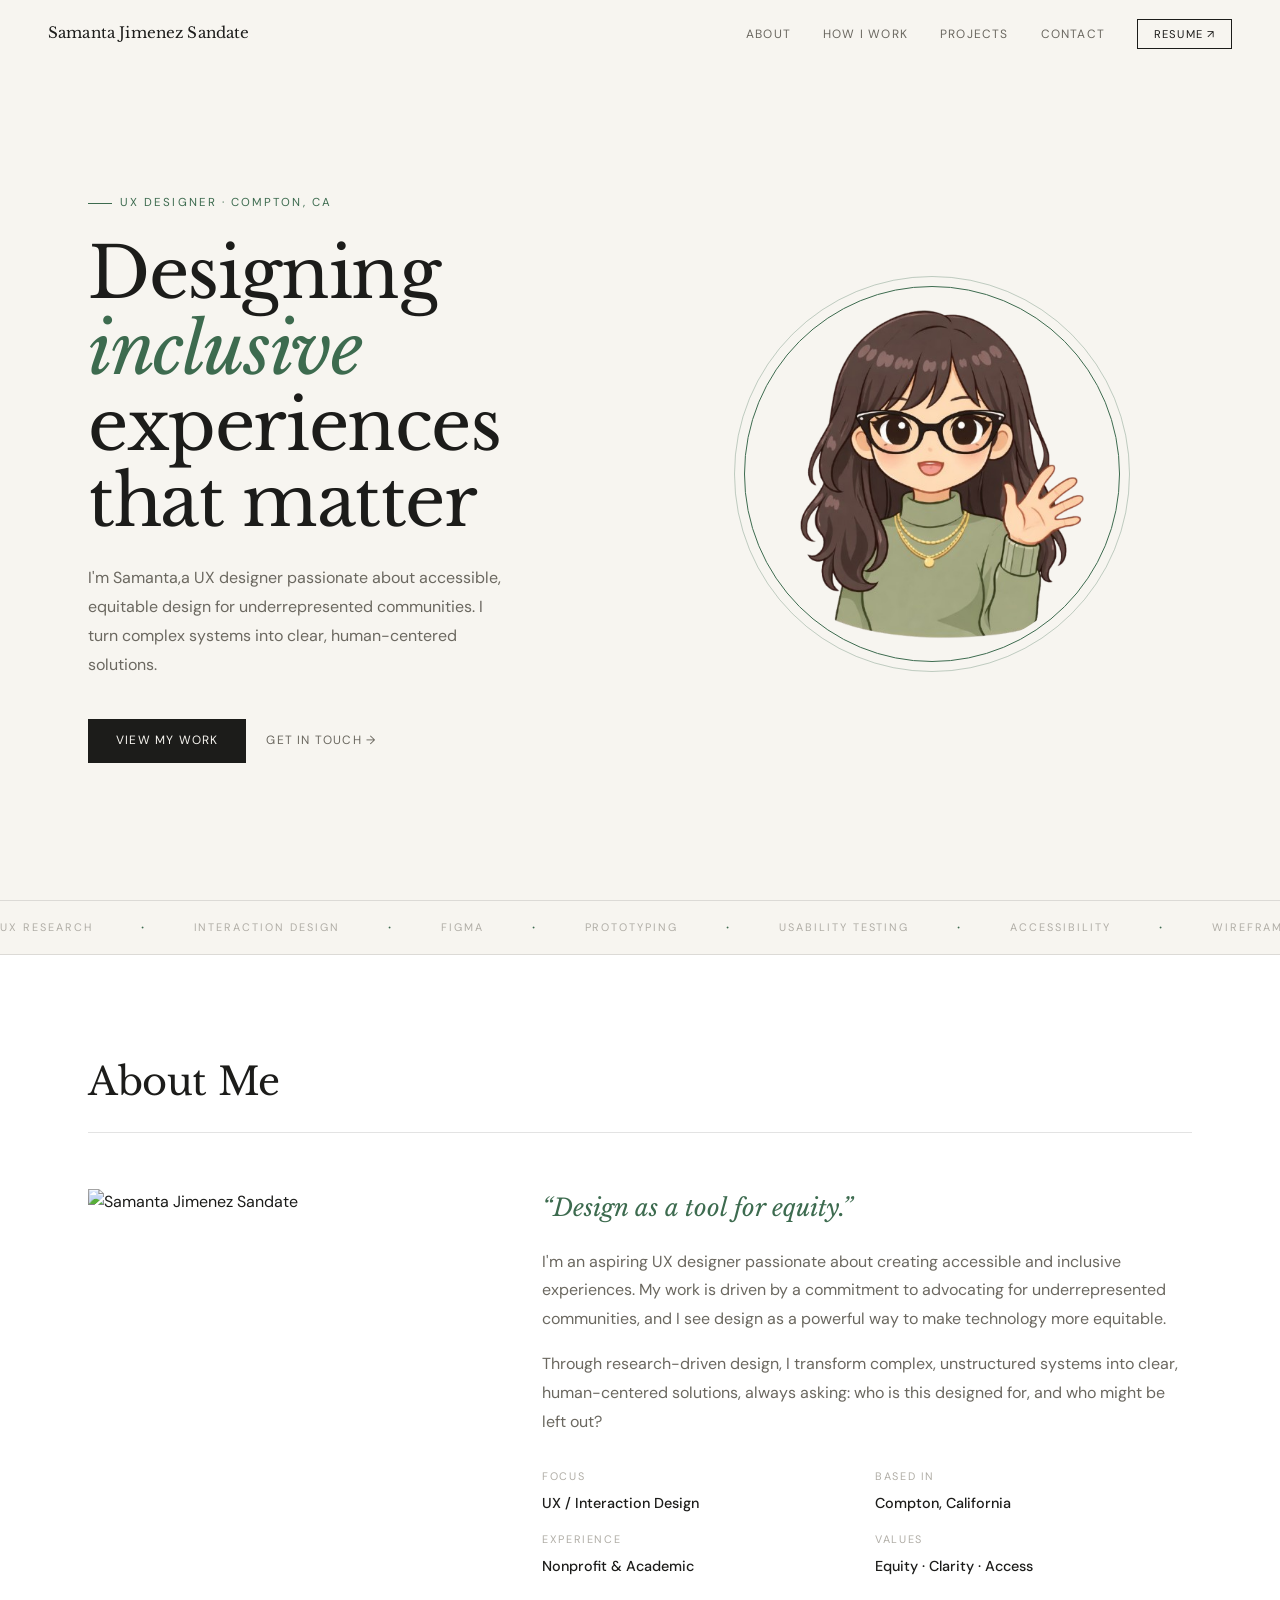
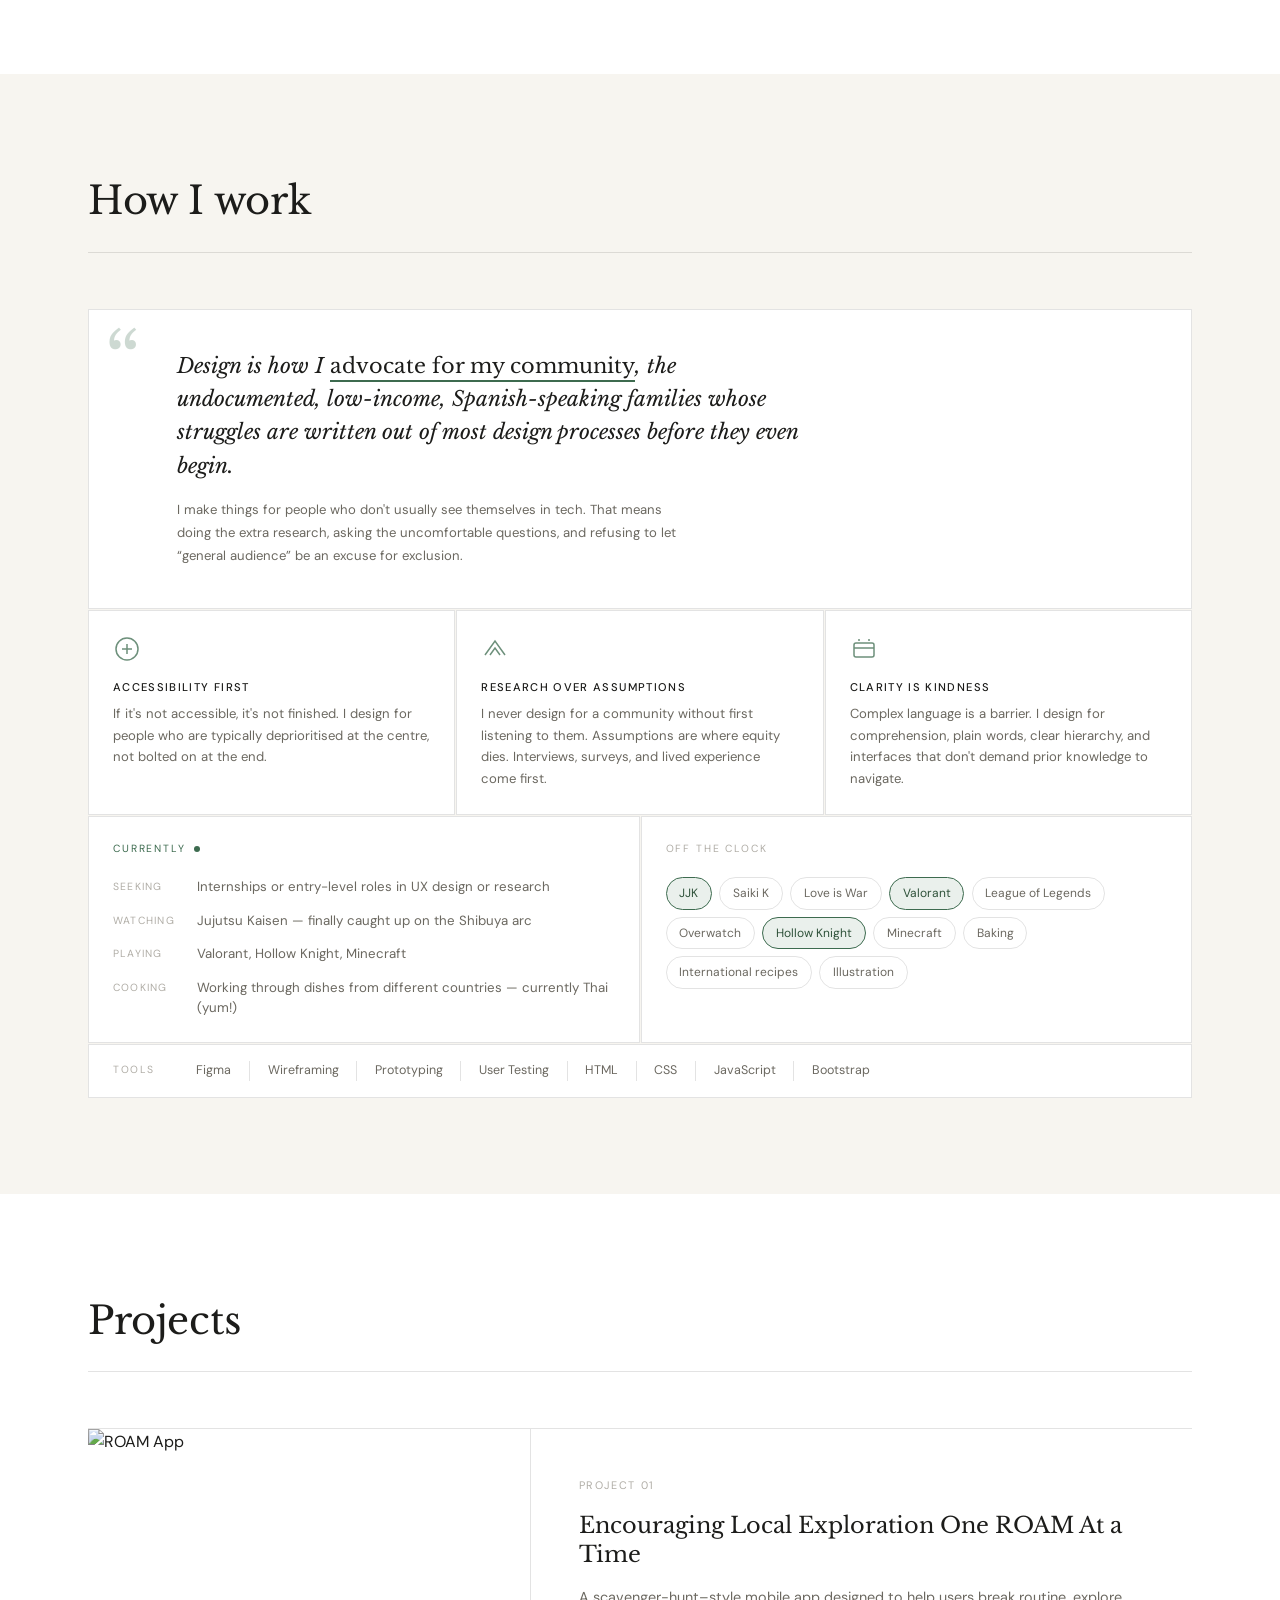
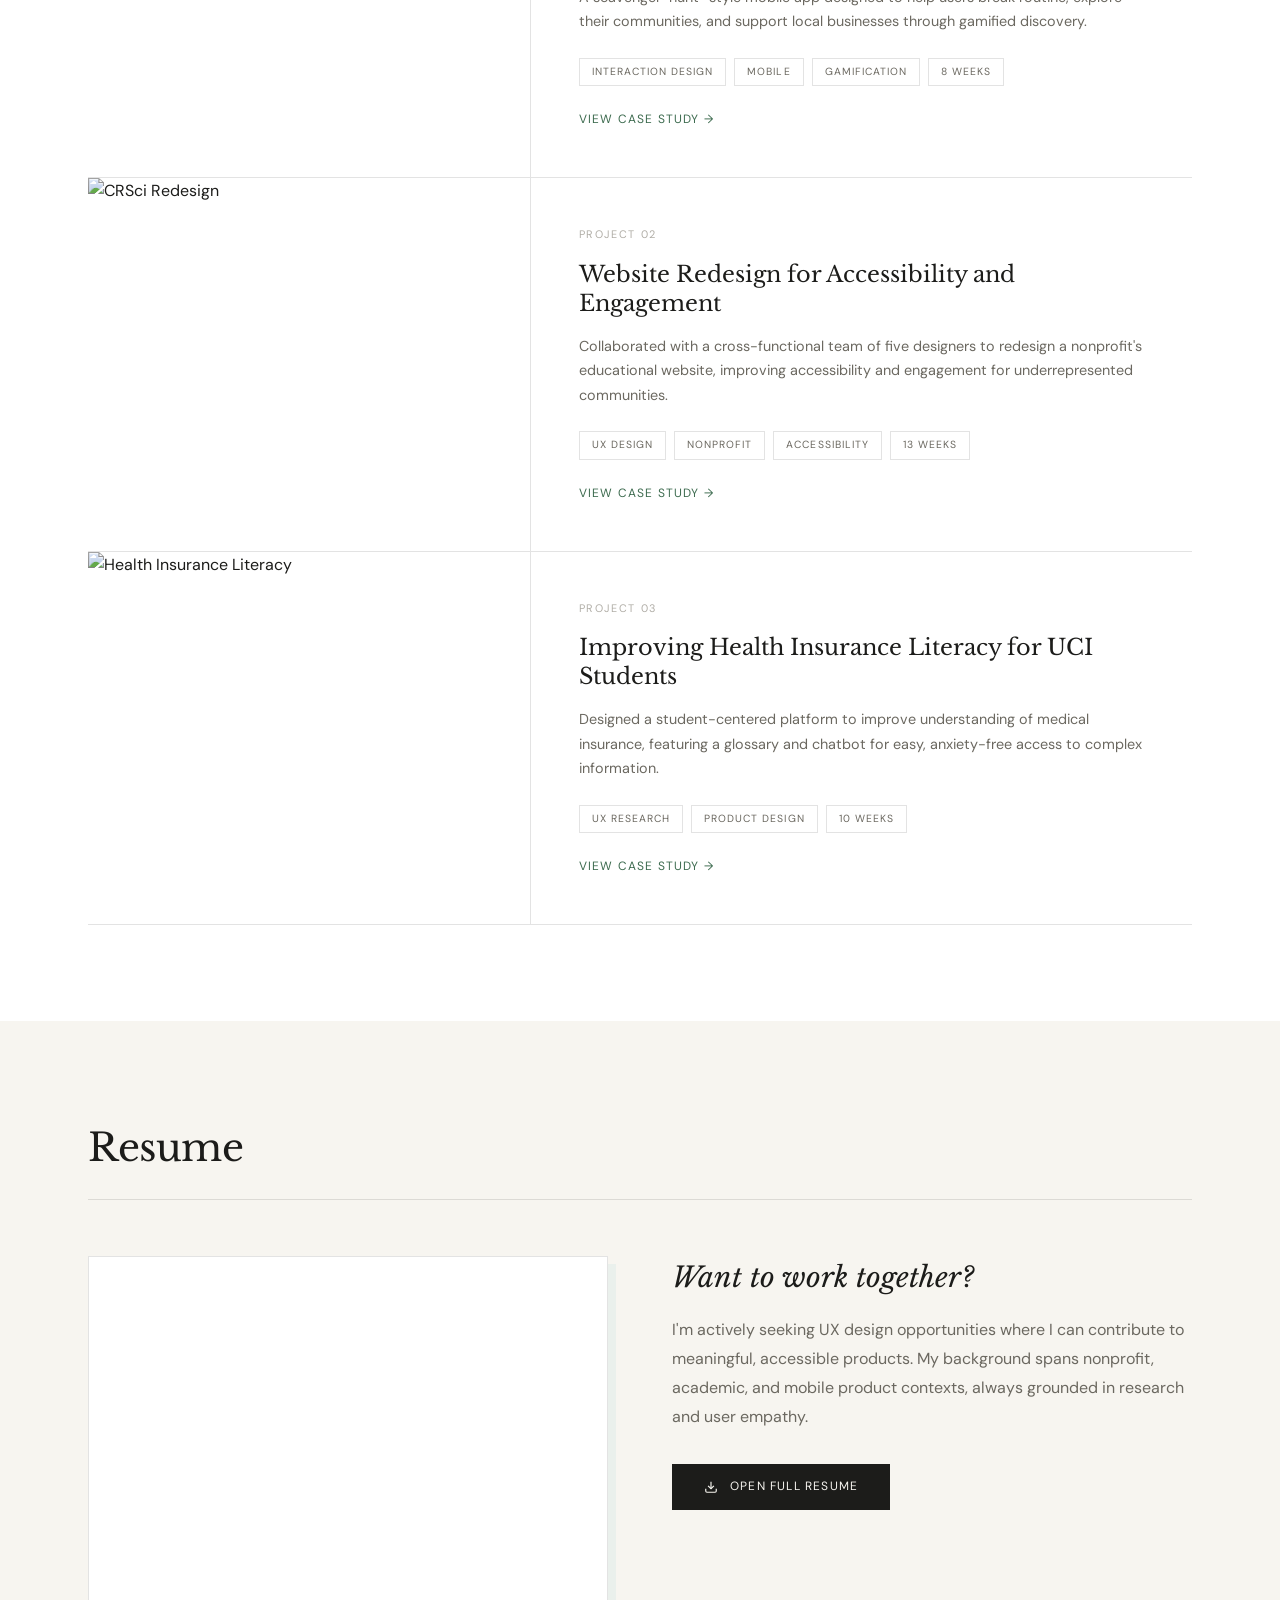
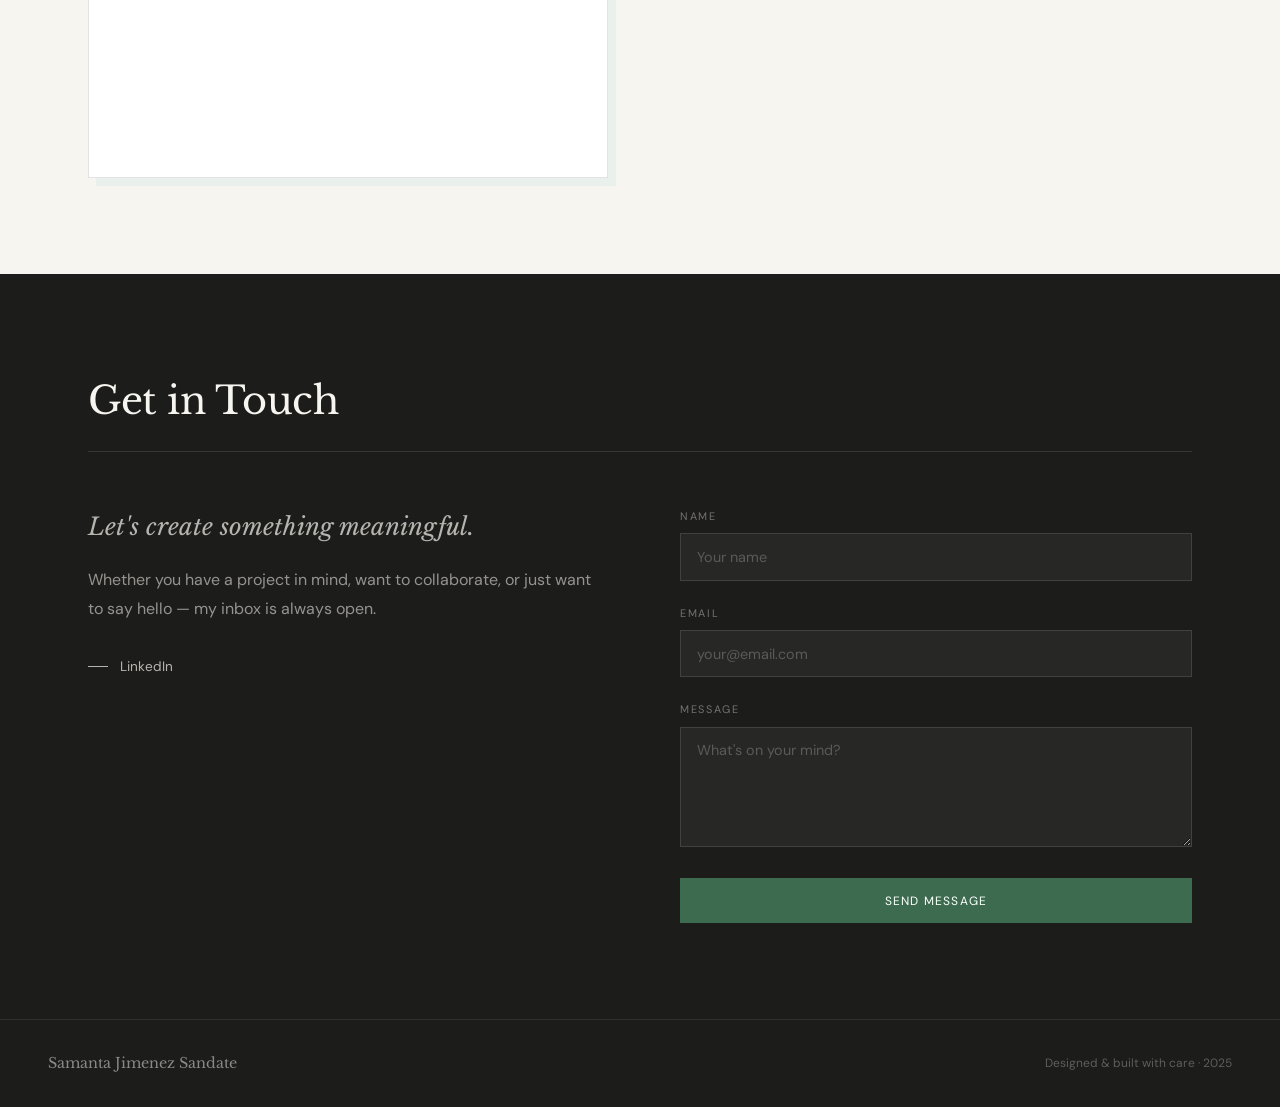
==== index.html @ 57efa6d1 "yes" ====
<!doctype html>
<html lang="en">
<head>
  <meta charset="utf-8">
  <meta name="viewport" content="width=device-width, initial-scale=1.0">
  <title>Samanta Jimenez Sandate — UX Designer</title>
  <link rel="preconnect" href="https://fonts.googleapis.com">
  <link href="https://fonts.googleapis.com/css2?family=Libre+Baskerville:ital,wght@0,400;0,700;1,400&family=DM+Sans:wght@300;400;500&display=swap" rel="stylesheet">
  <style>
    *, *::before, *::after { box-sizing: border-box; margin: 0; padding: 0; }

    :root {
      --bg: #F7F5F0;
      --ink: #1C1C1A;
      --mid: #6B6860;
      --light: #B0ADA6;
      --accent: #3D6B4F;
      --accent-soft: #EAF0EC;
      --border: rgba(28,28,26,0.12);
      --serif: 'Libre Baskerville', Georgia, serif;
      --sans: 'DM Sans', sans-serif;
    }

    html { scroll-behavior: smooth; font-size: 16px; }
    body { background: var(--bg); color: var(--ink); font-family: var(--sans); font-weight: 400; line-height: 1.6; overflow-x: hidden; }

    /* CURSOR */
    * { cursor: none !important; }
    #cur, #cur-ring { position: fixed; border-radius: 50%; pointer-events: none; z-index: 9999; transform: translate(-50%,-50%); }
    #cur { width: 8px; height: 8px; background: var(--ink); transition: width .2s, height .2s, background .2s; }
    #cur-ring { width: 32px; height: 32px; border: 1px solid var(--ink); opacity: .3; transition: width .3s, height .3s, opacity .3s, border-color .3s; }
    .hovering #cur { width: 5px; height: 5px; background: var(--accent); }
    .hovering #cur-ring { width: 48px; height: 48px; opacity: .15; border-color: var(--accent); }
    .dark-bg #cur { background: var(--bg); }
    .dark-bg #cur-ring { border-color: var(--bg); opacity: .4; }
    .dark-bg.hovering #cur { background: #9fcfb3; }
    .dark-bg.hovering #cur-ring { border-color: #9fcfb3; }

    /* NAV */
    nav { position: fixed; top: 0; left: 0; right: 0; z-index: 100; display: flex; align-items: center; justify-content: space-between; padding: 1.25rem 3rem; background: rgba(247,245,240,0.92); backdrop-filter: blur(12px); border-bottom: 1px solid transparent; transition: border-color .3s; }
    nav.scrolled { border-color: var(--border); }
    .nav-name { font-family: var(--serif); font-size: .95rem; font-weight: 400; color: var(--ink); text-decoration: none; letter-spacing: .01em; }
    .nav-links { display: flex; gap: 2rem; list-style: none; align-items: center; }
    .nav-links a { font-size: .75rem; letter-spacing: .1em; text-transform: uppercase; text-decoration: none; color: var(--mid); transition: color .2s; }
    .nav-links a:hover { color: var(--ink); }
    .nav-links .resume-btn { padding: .45rem 1rem; border: 1px solid var(--ink); color: var(--ink); font-size: .7rem; transition: background .2s, color .2s; }
    .nav-links .resume-btn:hover { background: var(--ink); color: var(--bg); }

    /* HERO */
    #home { min-height: 100vh; display: grid; grid-template-columns: 1fr 1fr; align-items: center; padding: 8rem 3rem 5rem; max-width: 1200px; margin: 0 auto; gap: 4rem; }
    .hero-tag { display: inline-flex; align-items: center; gap: .5rem; font-size: .72rem; letter-spacing: .18em; text-transform: uppercase; color: var(--accent); margin-bottom: 1.5rem; opacity: 0; animation: fadeUp .7s .2s forwards; }
    .hero-tag::before { content: ''; width: 24px; height: 1px; background: var(--accent); }
    h1.hero-title { font-family: var(--serif); font-size: clamp(3rem, 5.5vw, 5rem); font-weight: 400; line-height: 1.08; letter-spacing: -.02em; margin-bottom: 1.5rem; opacity: 0; animation: fadeUp .8s .4s forwards; }
    h1.hero-title em { font-style: italic; color: var(--accent); }
    .hero-bio { font-size: 1rem; color: var(--mid); line-height: 1.8; max-width: 420px; margin-bottom: 2.5rem; opacity: 0; animation: fadeUp .7s .6s forwards; }
    .hero-actions { display: flex; gap: 1.25rem; align-items: center; opacity: 0; animation: fadeUp .7s .8s forwards; }
    .btn-dark { display: inline-block; padding: .75rem 1.75rem; background: var(--ink); color: var(--bg); font-size: .75rem; letter-spacing: .1em; text-transform: uppercase; text-decoration: none; transition: background .2s, transform .2s; }
    .btn-dark:hover { background: var(--accent); transform: translateY(-2px); }
    .btn-ghost { font-size: .75rem; letter-spacing: .1em; text-transform: uppercase; color: var(--mid); text-decoration: none; display: flex; align-items: center; gap: .4rem; transition: color .2s; }
    .btn-ghost:hover { color: var(--ink); }

    /* HERO CIRCULAR AVATAR */
    .hero-image-col { display: flex; justify-content: center; align-items: center; opacity: 0; animation: fadeIn 1s .5s forwards; }
    .hero-avatar-wrap {
      position: relative;
      width: 360px; height: 360px;
    }
    .hero-avatar-wrap::before {
      content: '';
      position: absolute;
      top: -8px; left: -8px;
      width: calc(100% + 16px); height: calc(100% + 16px);
      border-radius: 50%;
      border: 1px solid var(--accent);
      z-index: 0;
    }
    .hero-avatar-wrap::after {
      content: '';
      position: absolute;
      top: -18px; left: -18px;
      width: calc(100% + 36px); height: calc(100% + 36px);
      border-radius: 50%;
      border: 1px solid var(--accent);
      opacity: 0.3;
      z-index: 0;
    }
    .hero-avatar-wrap img {
      position: relative; z-index: 1;
      width: 100%; height: 100%;
      border-radius: 50%;
      object-fit: cover;
      background: transparent;
    }

    /* MARQUEE */
    .marquee-bar { border-top: 1px solid var(--border); border-bottom: 1px solid var(--border); overflow: hidden; padding: .85rem 0; }
    .marquee-track { display: flex; gap: 3rem; width: max-content; animation: marquee 22s linear infinite; font-size: .68rem; letter-spacing: .18em; text-transform: uppercase; color: var(--light); align-items: center; }
    .marquee-track .dot { color: var(--accent); font-size: 1rem; }
    @keyframes marquee { from { transform: translateX(0); } to { transform: translateX(-50%); } }

    /* SECTIONS */
    .section-wrap { max-width: 1200px; margin: 0 auto; padding: 6rem 3rem; }
    .section-header { display: flex; align-items: baseline; gap: 1rem; margin-bottom: 3.5rem; padding-bottom: 1.25rem; border-bottom: 1px solid var(--border); }
    .section-num { display: none; }
    .section-title { font-family: var(--serif); font-size: clamp(1.75rem, 3vw, 2.5rem); font-weight: 400; letter-spacing: -.01em; }

    /* ABOUT */
    #about { background: white; }
    .about-grid { display: grid; grid-template-columns: 0.6fr 1fr; gap: 4rem; align-items: start; }
    .about-portrait img { width: 100%; max-width: 280px; aspect-ratio: 3/4; object-fit: cover; object-position: center top; }
    .about-content h3 { font-family: var(--serif); font-size: 1.5rem; font-weight: 400; font-style: italic; color: var(--accent); margin-bottom: 1.25rem; }
    .about-content p { color: var(--mid); margin-bottom: 1rem; line-height: 1.8; }
    .about-details { margin-top: 2rem; display: grid; grid-template-columns: 1fr 1fr; gap: 1rem; }
    .about-detail-item span { display: block; font-size: .68rem; letter-spacing: .15em; text-transform: uppercase; color: var(--light); margin-bottom: .25rem; }
    .about-detail-item strong { font-size: .9rem; font-weight: 500; }

    /* HOW I WORK */
    #skills { background: var(--bg); }
    .hiw-philosophy { border: 1px solid var(--border); padding: 2.5rem; margin-bottom: 1px; background: white; position: relative; overflow: hidden; }
    .hiw-philosophy::before { content: '\201C'; font-family: var(--serif); font-size: 5rem; line-height: 1.2; color: var(--accent); opacity: 0.25; position: absolute; top: .5rem; left: 1rem; pointer-events: none; z-index: 0; }
    .hiw-quote { font-family: var(--serif); font-size: 1.3rem; font-style: italic; line-height: 1.6; color: var(--ink); position: relative; z-index: 1; max-width: 680px; padding-left: 3rem; }
    .hiw-quote em { font-style: normal; border-bottom: 2px solid var(--accent); padding-bottom: 1px; }
    .hiw-sub { margin-top: 1rem; font-size: .82rem; color: var(--mid); line-height: 1.75; max-width: 560px; position: relative; z-index: 1; padding-left: 3rem; }
    .hiw-principles { display: grid; grid-template-columns: repeat(3, 1fr); gap: 1px; margin-bottom: 1px; }
    .hiw-principle { background: white; border: 1px solid var(--border); padding: 1.5rem; transition: background .2s; }
    .hiw-principle:hover { background: var(--accent-soft); }
    .hiw-principle svg { margin-bottom: 1rem; opacity: .75; display: block; }
    .hiw-pname { font-size: .7rem; font-weight: 500; letter-spacing: .12em; text-transform: uppercase; color: var(--ink); margin-bottom: .4rem; }
    .hiw-pdesc { font-size: .82rem; color: var(--mid); line-height: 1.65; }
    .hiw-bottom { display: grid; grid-template-columns: 1fr 1fr; gap: 1px; margin-bottom: 1px; }
    .hiw-currently { background: white; border: 1px solid var(--border); padding: 1.5rem; }
    .hiw-currently-label { font-size: .65rem; letter-spacing: .18em; text-transform: uppercase; color: var(--accent); display: flex; align-items: center; gap: .5rem; margin-bottom: 1.25rem; }
    .hiw-currently-label::after { content: ''; width: 6px; height: 6px; border-radius: 50%; background: var(--accent); animation: hiw-pulse 2s infinite; }
    @keyframes hiw-pulse { 0%, 100% { opacity: 1; transform: scale(1); } 50% { opacity: .4; transform: scale(.8); } }
    .hiw-currently-item { display: flex; align-items: flex-start; gap: .75rem; margin-bottom: .85rem; font-size: .83rem; color: var(--mid); line-height: 1.5; }
    .hiw-currently-item:last-child { margin-bottom: 0; }
    .hiw-key { font-size: .65rem; letter-spacing: .12em; text-transform: uppercase; color: var(--light); min-width: 72px; padding-top: 2px; flex-shrink: 0; }
    .hiw-offduty { background: white; border: 1px solid var(--border); padding: 1.5rem; }
    .hiw-offduty-label { font-size: .65rem; letter-spacing: .18em; text-transform: uppercase; color: var(--light); margin-bottom: 1.25rem; }
    .hiw-tags { display: flex; flex-wrap: wrap; gap: .45rem; }
    .hiw-tag { font-size: .75rem; padding: .35rem .8rem; border: 1px solid var(--border); color: var(--mid); border-radius: 999px; transition: border-color .2s, color .2s; }
    .hiw-tag:hover { border-color: var(--accent); color: var(--accent); }
    .hiw-tag-highlight { background: var(--accent-soft); border-color: var(--accent); color: #2e5139; }
    .hiw-tools { border: 1px solid var(--border); padding: 1rem 1.5rem; display: flex; align-items: center; flex-wrap: wrap; background: white; }
    .hiw-tools-label { font-size: .65rem; letter-spacing: .15em; text-transform: uppercase; color: var(--light); margin-right: 1.5rem; white-space: nowrap; }
    .hiw-tool { font-size: .78rem; color: var(--mid); padding: 0 1.1rem; border-right: 1px solid var(--border); }
    .hiw-tool:last-child { border-right: none; }

    /* PROJECTS */
    #projects { background: white; }
    .projects-list { display: flex; flex-direction: column; }
    .project-row { display: grid; grid-template-columns: 1fr 1.5fr; border-bottom: 1px solid var(--border); text-decoration: none; color: inherit; overflow: hidden; }
    .project-row:first-child { border-top: 1px solid var(--border); }
    .project-img-wrap { overflow: hidden; aspect-ratio: 16/10; }
    .project-img-wrap img { width: 100%; height: 100%; object-fit: cover; transition: transform .6s ease, filter .4s; filter: grayscale(20%); }
    .project-row:hover .project-img-wrap img { transform: scale(1.04); filter: grayscale(0%); }
    .project-info { padding: 3rem; display: flex; flex-direction: column; justify-content: center; border-left: 1px solid var(--border); }
    .project-num { font-size: .68rem; letter-spacing: .15em; text-transform: uppercase; color: var(--light); margin-bottom: 1rem; }
    .project-title { font-family: var(--serif); font-size: 1.4rem; font-weight: 400; line-height: 1.3; margin-bottom: 1rem; transition: color .2s; }
    .project-row:hover .project-title { color: var(--accent); }
    .project-desc { font-size: .9rem; color: var(--mid); line-height: 1.7; margin-bottom: 1.5rem; }
    .project-tags { display: flex; gap: .5rem; flex-wrap: wrap; }
    .project-tag { font-size: .65rem; letter-spacing: .1em; text-transform: uppercase; padding: .3rem .75rem; border: 1px solid var(--border); color: var(--mid); }
    .project-arrow { margin-top: 1.5rem; font-size: .75rem; letter-spacing: .1em; text-transform: uppercase; color: var(--accent); display: flex; align-items: center; gap: .4rem; transition: transform .2s; }
    .project-row:hover .project-arrow { transform: translateX(6px); }

    /* RESUME */
    #resume { background: var(--bg); }
    .resume-layout { display: grid; grid-template-columns: 1fr 1fr; gap: 4rem; align-items: start; }
    .resume-embed-wrap {
      position: relative;
      border: 1px solid var(--border);
      box-shadow: 8px 8px 0 var(--accent-soft);
      background: white;
      overflow: hidden;
    }
    .resume-embed-wrap iframe {
      width: 100%;
      height: 520px;
      display: block;
      border: none;
    }
    .resume-content h3 { font-family: var(--serif); font-size: 1.75rem; font-weight: 400; font-style: italic; margin-bottom: 1rem; }
    .resume-content p { color: var(--mid); line-height: 1.8; margin-bottom: 2rem; }
    .resume-download { display: inline-flex; align-items: center; gap: .75rem; padding: .85rem 2rem; background: var(--ink); color: var(--bg); font-size: .75rem; letter-spacing: .1em; text-transform: uppercase; text-decoration: none; transition: background .2s, transform .2s; }
    .resume-download:hover { background: var(--accent); transform: translateY(-2px); }
    .resume-download svg { width: 14px; height: 14px; }

    /* CONTACT */
    #contact { background: var(--ink); color: var(--bg); }
    #contact .section-title { color: var(--bg); }
    #contact .section-num { color: rgba(255,255,255,.3); }
    #contact .section-header { border-color: rgba(255,255,255,.12); }
    .contact-grid { display: grid; grid-template-columns: 1fr 1fr; gap: 5rem; }
    .contact-info h3 { font-family: var(--serif); font-size: 1.5rem; font-weight: 400; font-style: italic; color: rgba(247,245,240,.7); margin-bottom: 1.25rem; }
    .contact-info p { color: rgba(247,245,240,.55); line-height: 1.8; margin-bottom: 2rem; }
    .contact-socials { display: flex; flex-direction: column; gap: .75rem; }
    .contact-social-link { display: flex; align-items: center; gap: .75rem; text-decoration: none; color: rgba(247,245,240,.7); font-size: .85rem; transition: color .2s, transform .2s; }
    .contact-social-link:hover { color: var(--bg); transform: translateX(4px); }
    .social-line { width: 20px; height: 1px; background: currentColor; }
    .form-group { margin-bottom: 1.5rem; }
    .form-label { display: block; font-size: .68rem; letter-spacing: .15em; text-transform: uppercase; color: rgba(247,245,240,.4); margin-bottom: .5rem; }
    .form-input, .form-textarea { width: 100%; background: rgba(255,255,255,.05); border: 1px solid rgba(255,255,255,.12); color: var(--bg); padding: .85rem 1rem; font-family: var(--sans); font-size: .9rem; transition: border-color .2s, background .2s; outline: none; }
    .form-input::placeholder, .form-textarea::placeholder { color: rgba(247,245,240,.25); }
    .form-input:focus, .form-textarea:focus { border-color: var(--accent); background: rgba(255,255,255,.08); }
    .form-textarea { resize: vertical; min-height: 120px; }
    .form-submit { width: 100%; padding: .9rem; background: var(--accent); color: white; border: none; font-family: var(--sans); font-size: .75rem; letter-spacing: .1em; text-transform: uppercase; transition: background .2s, transform .2s; }
    .form-submit:hover { background: #2e5139; transform: translateY(-2px); }

    /* FOOTER */
    footer { background: var(--ink); border-top: 1px solid rgba(255,255,255,.08); padding: 2rem 3rem; display: flex; align-items: center; justify-content: space-between; }
    .footer-name { font-family: var(--serif); font-size: .9rem; color: rgba(247,245,240,.5); }
    .footer-note { font-size: .75rem; color: rgba(247,245,240,.3); }

    /* ANIMATIONS */
    @keyframes fadeUp { from { opacity: 0; transform: translateY(20px); } to { opacity: 1; transform: translateY(0); } }
    @keyframes fadeIn { from { opacity: 0; } to { opacity: 1; } }
    .reveal { opacity: 0; transform: translateY(24px); transition: opacity .7s ease, transform .7s ease; }
    .reveal.visible { opacity: 1; transform: translateY(0); }
    .reveal-delay-1 { transition-delay: .1s; }
    .reveal-delay-2 { transition-delay: .2s; }
    .reveal-delay-3 { transition-delay: .3s; }

    /* RESPONSIVE */
    @media (max-width: 900px) {
      nav { padding: 1rem 1.5rem; }
      #home { grid-template-columns: 1fr; padding: 7rem 1.5rem 4rem; gap: 3rem; }
      .hero-image-col { order: -1; }
      .hero-avatar-wrap { width: 260px; height: 260px; }
      .section-wrap { padding: 4rem 1.5rem; }
      .about-grid, .resume-layout, .contact-grid { grid-template-columns: 1fr; gap: 2.5rem; }
      .project-row { grid-template-columns: 1fr; }
      .project-info { border-left: none; border-top: 1px solid var(--border); padding: 1.75rem; }
      .hiw-principles { grid-template-columns: 1fr; }
      .hiw-bottom { grid-template-columns: 1fr; }
      .hiw-quote { font-size: 1.1rem; }
      footer { flex-direction: column; gap: .5rem; text-align: center; }
    }
  </style>
</head>
<body>
  <div id="cur"></div>
  <div id="cur-ring"></div>

  <nav id="main-nav">
    <a href="#home" class="nav-name">Samanta Jimenez Sandate</a>
    <ul class="nav-links">
      <li><a href="#about">About</a></li>
      <li><a href="#skills">How I Work</a></li>
      <li><a href="#projects">Projects</a></li>
      <li><a href="#contact">Contact</a></li>
      <li><a href="https://docs.google.com/document/d/1Hm_ONmTTfkXYq-15ansZrLJVU6pcIB7MnljaQ3-lBNk/edit?usp=sharing" target="_blank" class="resume-btn">Resume &#x2197;</a></li>
    </ul>
  </nav>

  <!-- HERO -->
  <section id="home">
    <div class="hero-text">
      <p class="hero-tag">UX Designer &middot; Compton, CA</p>
      <h1 class="hero-title">Designing <em>inclusive</em><br>experiences that matter</h1>
      <p class="hero-bio">I'm Samanta,a UX designer passionate about accessible, equitable design for underrepresented communities. I turn complex systems into clear, human-centered solutions.</p>
      <div class="hero-actions">
        <a href="#projects" class="btn-dark">View My Work</a>
        <a href="#contact" class="btn-ghost">Get in touch &rarr;</a>
      </div>
    </div>
    <div class="hero-image-col">
      <div class="hero-avatar-wrap">
        <img src="avatar_chibi.png" alt="Samanta Jimenez Sandate">
      </div>
    </div>
  </section>

  <!-- MARQUEE -->
  <div class="marquee-bar">
    <div class="marquee-track">
      <span>UX Research</span><span class="dot">&middot;</span>
      <span>Interaction Design</span><span class="dot">&middot;</span>
      <span>Figma</span><span class="dot">&middot;</span>
      <span>Prototyping</span><span class="dot">&middot;</span>
      <span>Usability Testing</span><span class="dot">&middot;</span>
      <span>Accessibility</span><span class="dot">&middot;</span>
      <span>Wireframing</span><span class="dot">&middot;</span>
      <span>User Journeys</span><span class="dot">&middot;</span>
      <span>HTML &middot; CSS &middot; JavaScript</span><span class="dot">&middot;</span>
      <span>UX Research</span><span class="dot">&middot;</span>
      <span>Interaction Design</span><span class="dot">&middot;</span>
      <span>Figma</span><span class="dot">&middot;</span>
      <span>Prototyping</span><span class="dot">&middot;</span>
      <span>Usability Testing</span><span class="dot">&middot;</span>
      <span>Accessibility</span><span class="dot">&middot;</span>
      <span>Wireframing</span><span class="dot">&middot;</span>
      <span>User Journeys</span><span class="dot">&middot;</span>
      <span>HTML &middot; CSS &middot; JavaScript</span><span class="dot">&middot;</span>
    </div>
  </div>

  <!-- ABOUT -->
  <section id="about">
    <div class="section-wrap">
      <div class="section-header reveal">
        <span class="section-num">01</span>
        <h2 class="section-title">About Me</h2>
      </div>
      <div class="about-grid">
        <div class="about-portrait reveal">
          <img src="samanta_photo.jpg" alt="Samanta Jimenez Sandate">
        </div>
        <div class="about-content">
          <h3 class="reveal">&ldquo;Design as a tool for equity.&rdquo;</h3>
          <p class="reveal reveal-delay-1">I'm an aspiring UX designer passionate about creating accessible and inclusive experiences. My work is driven by a commitment to advocating for underrepresented communities, and I see design as a powerful way to make technology more equitable.</p>
          <p class="reveal reveal-delay-2">Through research-driven design, I transform complex, unstructured systems into clear, human-centered solutions, always asking: who is this designed for, and who might be left out?</p>
          <div class="about-details reveal reveal-delay-3">
            <div class="about-detail-item"><span>Focus</span><strong>UX / Interaction Design</strong></div>
            <div class="about-detail-item"><span>Based in</span><strong>Compton, California</strong></div>
            <div class="about-detail-item"><span>Experience</span><strong>Nonprofit &amp; Academic</strong></div>
            <div class="about-detail-item"><span>Values</span><strong>Equity &middot; Clarity &middot; Access</strong></div>
          </div>
        </div>
      </div>
    </div>
  </section>

  <!-- HOW I WORK -->
  <section id="skills">
    <div class="section-wrap">
      <div class="section-header reveal">
        <span class="section-num">02</span>
        <h2 class="section-title">How I work</h2>
      </div>
      <div class="hiw-philosophy reveal">
        <p class="hiw-quote">Design is how I <em>advocate for my community</em>, the undocumented, low-income, Spanish-speaking families whose struggles are written out of most design processes before they even begin.</p>
        <p class="hiw-sub">I make things for people who don't usually see themselves in tech. That means doing the extra research, asking the uncomfortable questions, and refusing to let &ldquo;general audience&rdquo; be an excuse for exclusion.</p>
      </div>
      <div class="hiw-principles reveal">
        <div class="hiw-principle">
          <svg width="28" height="28" viewBox="0 0 28 28" fill="none" stroke="var(--accent)" stroke-width="1.5"><circle cx="14" cy="14" r="11"/><path d="M9 14h10M14 9v10"/></svg>
          <div class="hiw-pname">Accessibility first</div>
          <div class="hiw-pdesc">If it's not accessible, it's not finished. I design for people who are typically deprioritised at the centre, not bolted on at the end.</div>
        </div>
        <div class="hiw-principle">
          <svg width="28" height="28" viewBox="0 0 28 28" fill="none" stroke="var(--accent)" stroke-width="1.5"><path d="M4 20L14 6l10 14"/><path d="M9 20l5-7 5 7"/></svg>
          <div class="hiw-pname">Research over assumptions</div>
          <div class="hiw-pdesc">I never design for a community without first listening to them. Assumptions are where equity dies. Interviews, surveys, and lived experience come first.</div>
        </div>
        <div class="hiw-principle">
          <svg width="28" height="28" viewBox="0 0 28 28" fill="none" stroke="var(--accent)" stroke-width="1.5"><rect x="4" y="8" width="20" height="14" rx="2"/><path d="M9 6V4M19 6V4M4 13h20"/></svg>
          <div class="hiw-pname">Clarity is kindness</div>
          <div class="hiw-pdesc">Complex language is a barrier. I design for comprehension, plain words, clear hierarchy, and interfaces that don't demand prior knowledge to navigate.</div>
        </div>
      </div>
      <div class="hiw-bottom reveal">
        <div class="hiw-currently">
          <div class="hiw-currently-label">Currently</div>
          <div class="hiw-currently-item"><span class="hiw-key">Seeking</span><span>Internships or entry-level roles in UX design or research</span></div>
          <div class="hiw-currently-item"><span class="hiw-key">Watching</span><span>Jujutsu Kaisen &mdash; finally caught up on the Shibuya arc </span></div>
          <div class="hiw-currently-item"><span class="hiw-key">Playing</span><span>Valorant, Hollow Knight, Minecraft</span></div>
          <div class="hiw-currently-item"><span class="hiw-key">Cooking</span><span>Working through dishes from different countries &mdash; currently Thai (yum!)</span></div>
        </div>
        <div class="hiw-offduty">
          <div class="hiw-offduty-label">Off the clock</div>
          <div class="hiw-tags">
            <span class="hiw-tag hiw-tag-highlight">JJK</span>
            <span class="hiw-tag">Saiki K</span>
            <span class="hiw-tag">Love is War</span>
            <span class="hiw-tag hiw-tag-highlight">Valorant</span>
            <span class="hiw-tag">League of Legends</span>
            <span class="hiw-tag">Overwatch</span>
            <span class="hiw-tag hiw-tag-highlight">Hollow Knight</span>
            <span class="hiw-tag">Minecraft</span>
            <span class="hiw-tag">Baking</span>
            <span class="hiw-tag">International recipes</span>
            <span class="hiw-tag">Illustration</span>
          </div>
        </div>
      </div>
      <div class="hiw-tools reveal">
        <span class="hiw-tools-label">Tools</span>
        <span class="hiw-tool">Figma</span>
        <span class="hiw-tool">Wireframing</span>
        <span class="hiw-tool">Prototyping</span>
        <span class="hiw-tool">User Testing</span>
        <span class="hiw-tool">HTML</span>
        <span class="hiw-tool">CSS</span>
        <span class="hiw-tool">JavaScript</span>
        <span class="hiw-tool">Bootstrap</span>
      </div>
    </div>
  </section>

  <!-- PROJECTS -->
  <section id="projects">
    <div class="section-wrap">
      <div class="section-header reveal">
        <span class="section-num">03</span>
        <h2 class="section-title">Projects</h2>
      </div>
      <div class="projects-list">
        <a href="project3.html" class="project-row reveal">
          <div class="project-img-wrap"><img src="https://i.ibb.co/zhddb56h/Screenshot-2026-01-05-152606.png" alt="ROAM App"></div>
          <div class="project-info">
            <div class="project-num">Project 01</div>
            <h3 class="project-title">Encouraging Local Exploration One ROAM At a Time</h3>
            <p class="project-desc">A scavenger-hunt&ndash;style mobile app designed to help users break routine, explore their communities, and support local businesses through gamified discovery.</p>
            <div class="project-tags"><span class="project-tag">Interaction Design</span><span class="project-tag">Mobile</span><span class="project-tag">Gamification</span><span class="project-tag">8 Weeks</span></div>
            <div class="project-arrow">View case study &rarr;</div>
          </div>
        </a>
        <a href="project1.html" class="project-row reveal reveal-delay-1">
          <div class="project-img-wrap"><img src="crsci-macbook-hero.png" alt="CRSci Redesign"></div>
          <div class="project-info">
            <div class="project-num">Project 02</div>
            <h3 class="project-title">Website Redesign for Accessibility and Engagement</h3>
            <p class="project-desc">Collaborated with a cross-functional team of five designers to redesign a nonprofit's educational website, improving accessibility and engagement for underrepresented communities.</p>
            <div class="project-tags"><span class="project-tag">UX Design</span><span class="project-tag">Nonprofit</span><span class="project-tag">Accessibility</span><span class="project-tag">13 Weeks</span></div>
            <div class="project-arrow">View case study &rarr;</div>
          </div>
        </a>
        <a href="project2.html" class="project-row reveal reveal-delay-2">
          <div class="project-img-wrap"><img src="hh-macbook-hero.png" alt="Health Insurance Literacy"></div>
          <div class="project-info">
            <div class="project-num">Project 03</div>
            <h3 class="project-title">Improving Health Insurance Literacy for UCI Students</h3>
            <p class="project-desc">Designed a student-centered platform to improve understanding of medical insurance, featuring a glossary and chatbot for easy, anxiety-free access to complex information.</p>
            <div class="project-tags"><span class="project-tag">UX Research</span><span class="project-tag">Product Design</span><span class="project-tag">10 Weeks</span></div>
            <div class="project-arrow">View case study &rarr;</div>
          </div>
        </a>
      </div>
    </div>
  </section>

  <!-- RESUME -->
  <section id="resume">
    <div class="section-wrap">
      <div class="section-header reveal">
        <span class="section-num">04</span>
        <h2 class="section-title">Resume</h2>
      </div>
      <div class="resume-layout">
        <div class="resume-embed-wrap reveal">
          <iframe
            src="https://drive.google.com/file/d/12p9zVZ6ncvjYhI-8IILt6tvQNBFpRHy_/preview"
            title="Samanta Jimenez Sandate Resume"
            allow="autoplay">
          </iframe>
        </div> 
        <div class="resume-content">
          <h3 class="reveal">Want to work together?</h3>
          <p class="reveal reveal-delay-1">I'm actively seeking UX design opportunities where I can contribute to meaningful, accessible products. My background spans nonprofit, academic, and mobile product contexts, always grounded in research and user empathy.</p>
          <a href="https://drive.google.com/file/d/12p9zVZ6ncvjYhI-8IILt6tvQNBFpRHy_/view?usp=drive_link" target="_blank" class="resume-download reveal reveal-delay-2">
            <svg viewBox="0 0 24 24" fill="none" stroke="currentColor" stroke-width="2"><path d="M21 15v4a2 2 0 01-2 2H5a2 2 0 01-2-2v-4"/><polyline points="7 10 12 15 17 10"/><line x1="12" y1="15" x2="12" y2="3"/></svg>
            Open Full Resume
          </a>
        </div>
      </div>
    </div>
  </section>

  <!-- CONTACT -->
  <section id="contact">
    <div class="section-wrap">
      <div class="section-header reveal">
        <span class="section-num">05</span>
        <h2 class="section-title">Get in Touch</h2>
      </div>
      <div class="contact-grid">
        <div class="contact-info">
          <h3 class="reveal">Let's create something meaningful.</h3>
          <p class="reveal reveal-delay-1">Whether you have a project in mind, want to collaborate, or just want to say hello &mdash; my inbox is always open.</p>
          <div class="contact-socials reveal reveal-delay-2">
            <a href="https://www.linkedin.com/in/samanta-jimenez-sandate-526369333" target="_blank" class="contact-social-link"><span class="social-line"></span>LinkedIn</a>
          </div>
        </div>
        <form class="contact-form reveal reveal-delay-1" action="https://formspree.io/f/mgolklaj" method="POST">
          <input type="hidden" name="_subject" value="Portfolio Contact Message">
          <input type="hidden" name="_replyto" value="samanthaj1334@gmail.com">
          <input type="text" name="_gotcha" style="display:none">
          <div class="form-group">
            <label class="form-label" for="name">Name</label>
            <input type="text" class="form-input" id="name" name="name" placeholder="Your name" required>
          </div>
          <div class="form-group">
            <label class="form-label" for="email">Email</label>
            <input type="email" class="form-input" id="email" name="email" placeholder="your@email.com" required>
          </div>
          <div class="form-group">
            <label class="form-label" for="message">Message</label>
            <textarea class="form-textarea" id="message" name="message" placeholder="What's on your mind?" required></textarea>
          </div>
          <button type="submit" class="form-submit">Send Message</button>
        </form>
      </div>
    </div>
  </section>

  <!-- FOOTER -->
  <footer>
    <span class="footer-name">Samanta Jimenez Sandate</span>
    <span class="footer-note">Designed &amp; built with care &middot; 2025</span>
  </footer>

  <script>
    const cur = document.getElementById('cur');
    const ring = document.getElementById('cur-ring');
    let mx = -100, my = -100, rx = -100, ry = -100;
    document.addEventListener('mousemove', e => { mx = e.clientX; my = e.clientY; });
    document.addEventListener('mouseover', e => {
      document.body.classList.toggle('hovering', !!e.target.closest('a, button'));
    });
    (function loop() {
      rx += (mx - rx) * 0.12; ry += (my - ry) * 0.12;
      cur.style.left = mx + 'px'; cur.style.top = my + 'px';
      ring.style.left = rx + 'px'; ring.style.top = ry + 'px';
      requestAnimationFrame(loop);
    })();
    window.addEventListener('scroll', () => {
      const darkEls = document.querySelectorAll('#contact, footer');
      const anyDark = [...darkEls].some(el => {
        const r = el.getBoundingClientRect();
        return r.top < window.innerHeight * 0.6 && r.bottom > 0;
      });
      document.body.classList.toggle('dark-bg', anyDark);
      document.getElementById('main-nav').classList.toggle('scrolled', window.scrollY > 40);
    });
    const obs = new IntersectionObserver(entries => {
      entries.forEach(e => { if (e.isIntersecting) e.target.classList.add('visible'); });
    }, { threshold: 0.1 });
    document.querySelectorAll('.reveal').forEach(el => obs.observe(el));
  </script>
</body>
</html>
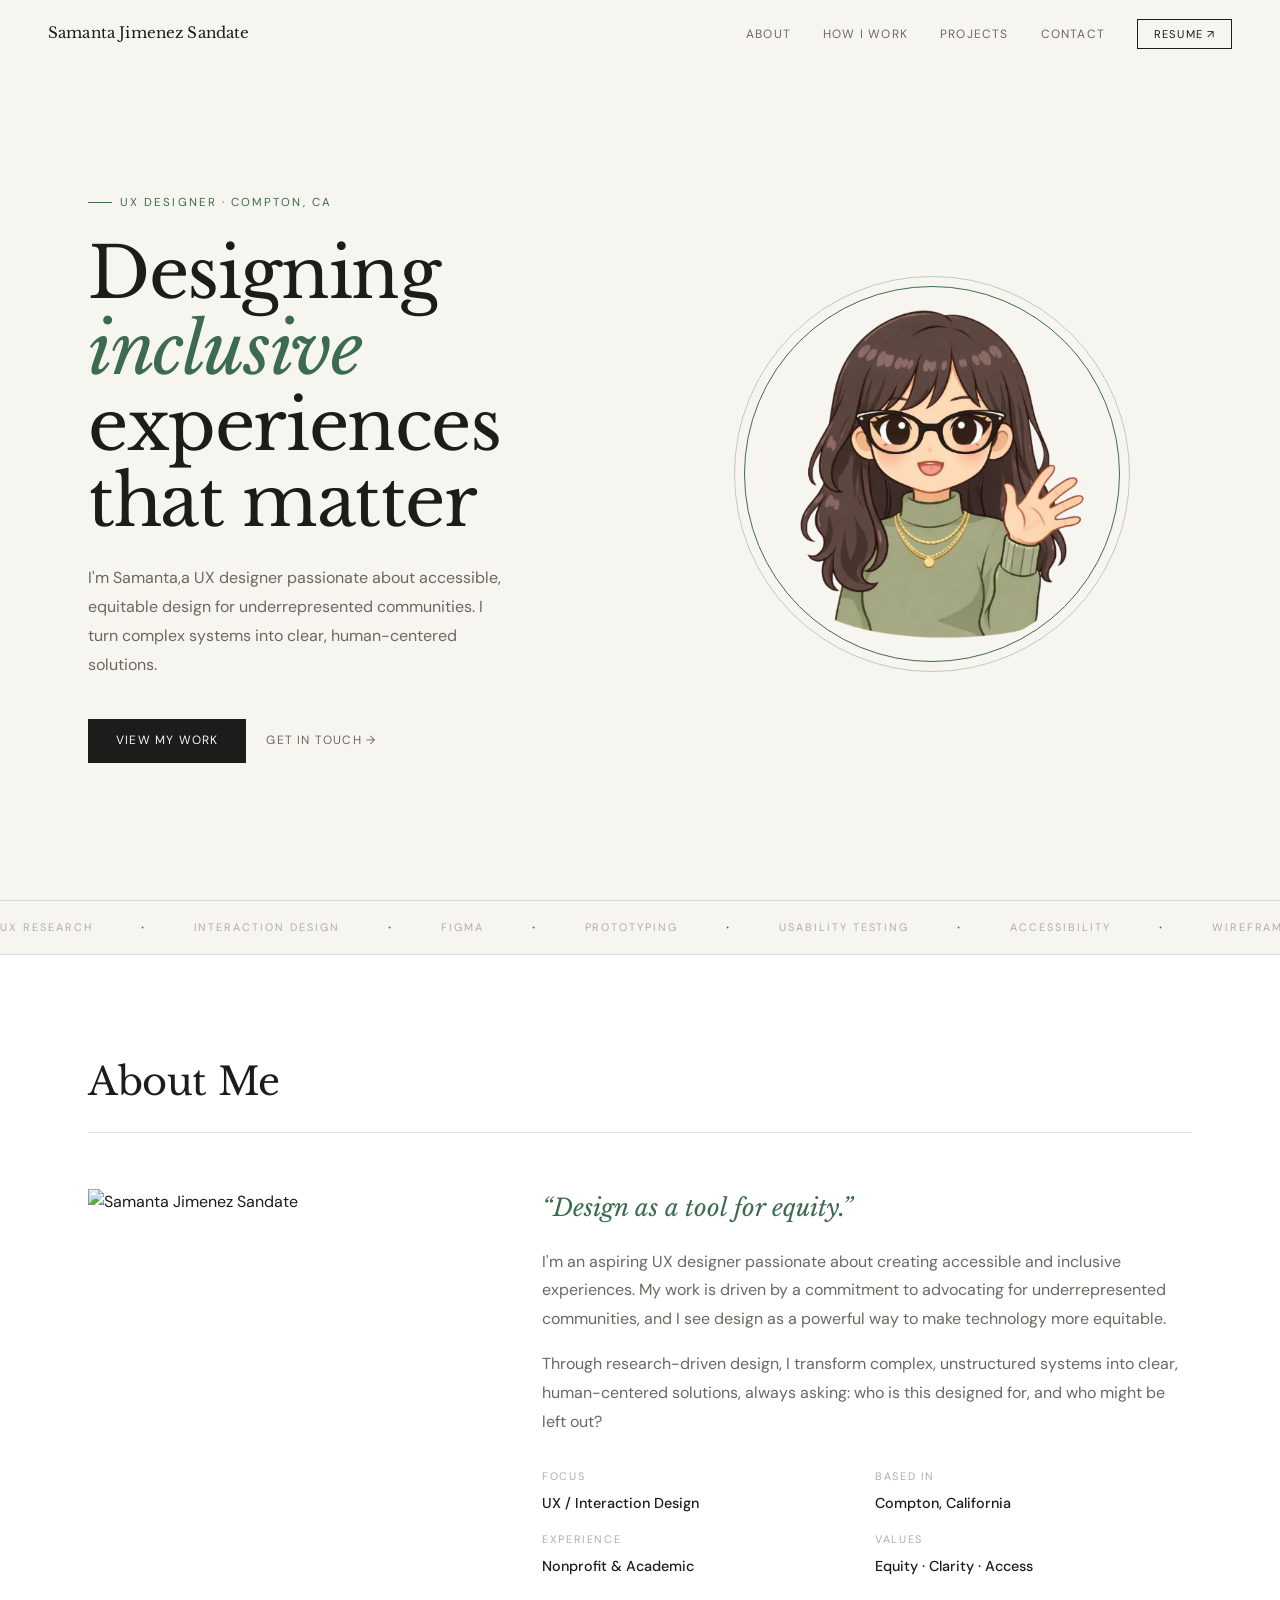
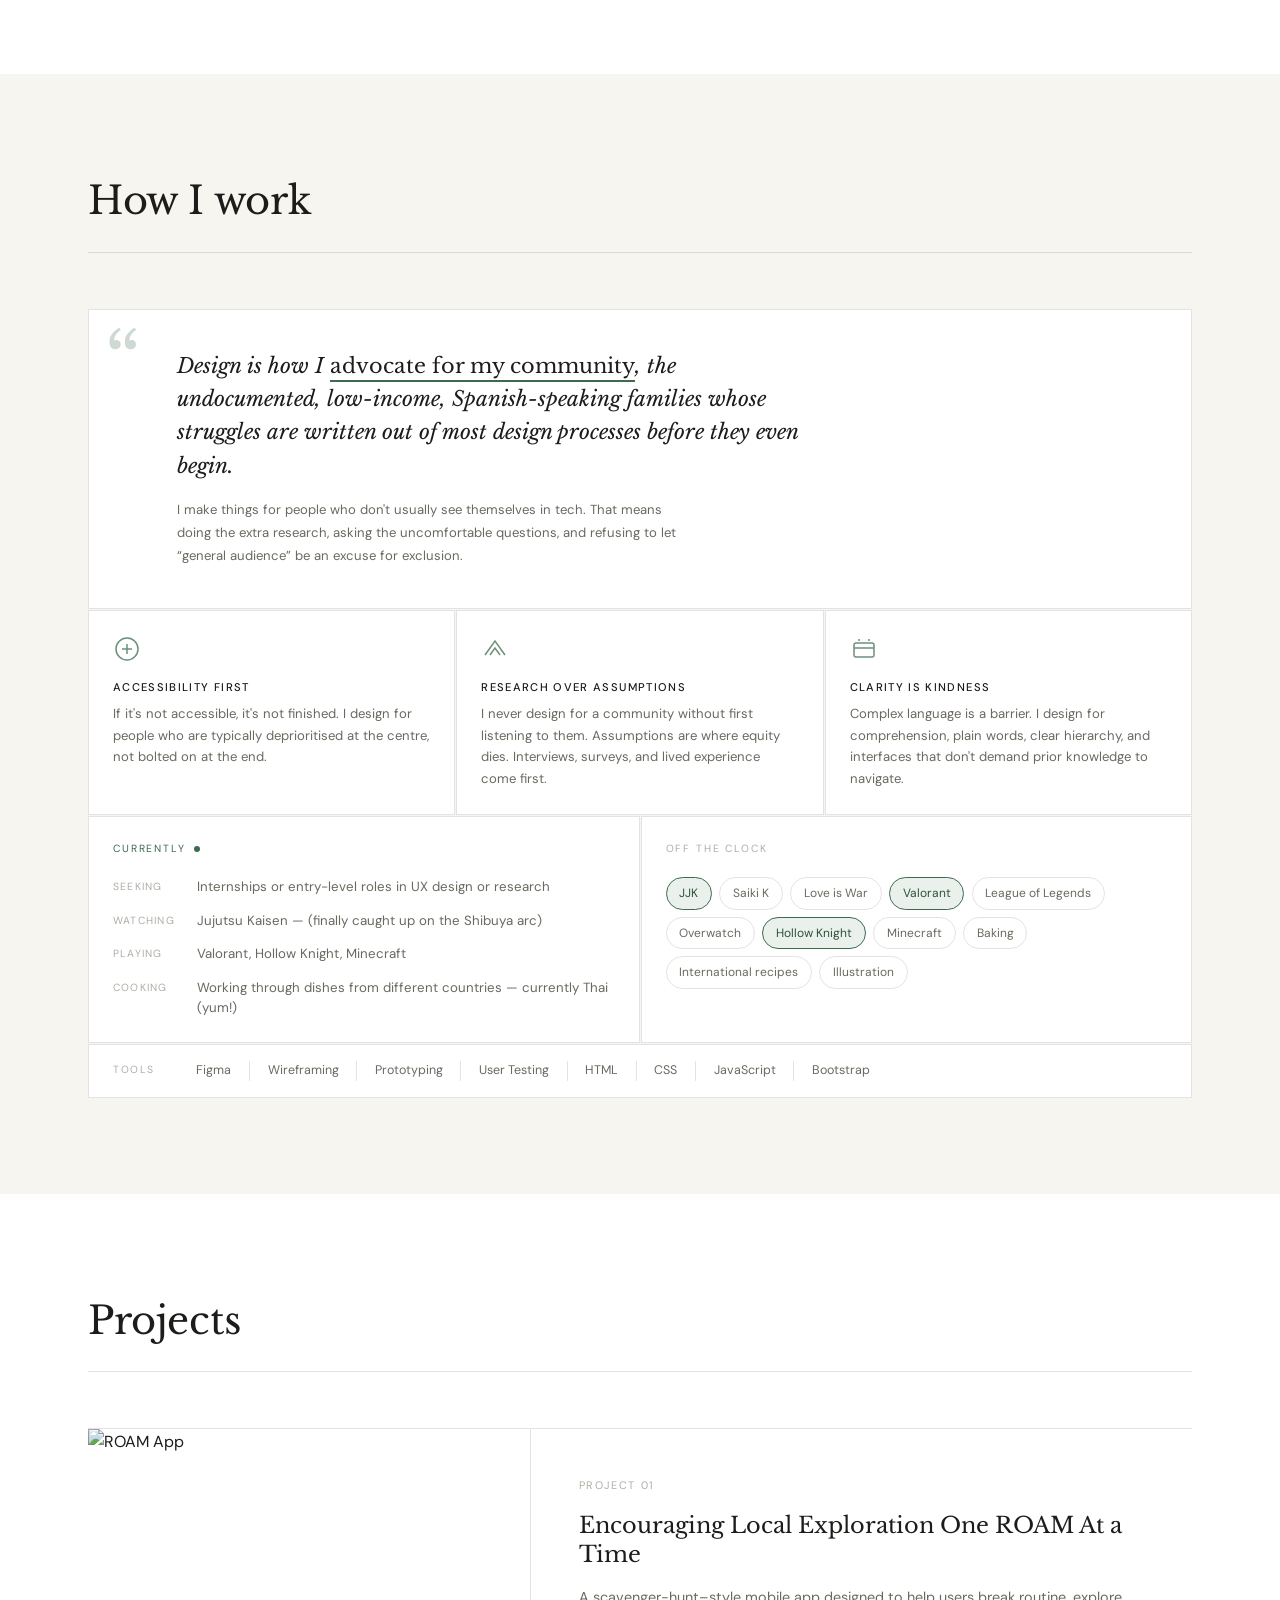
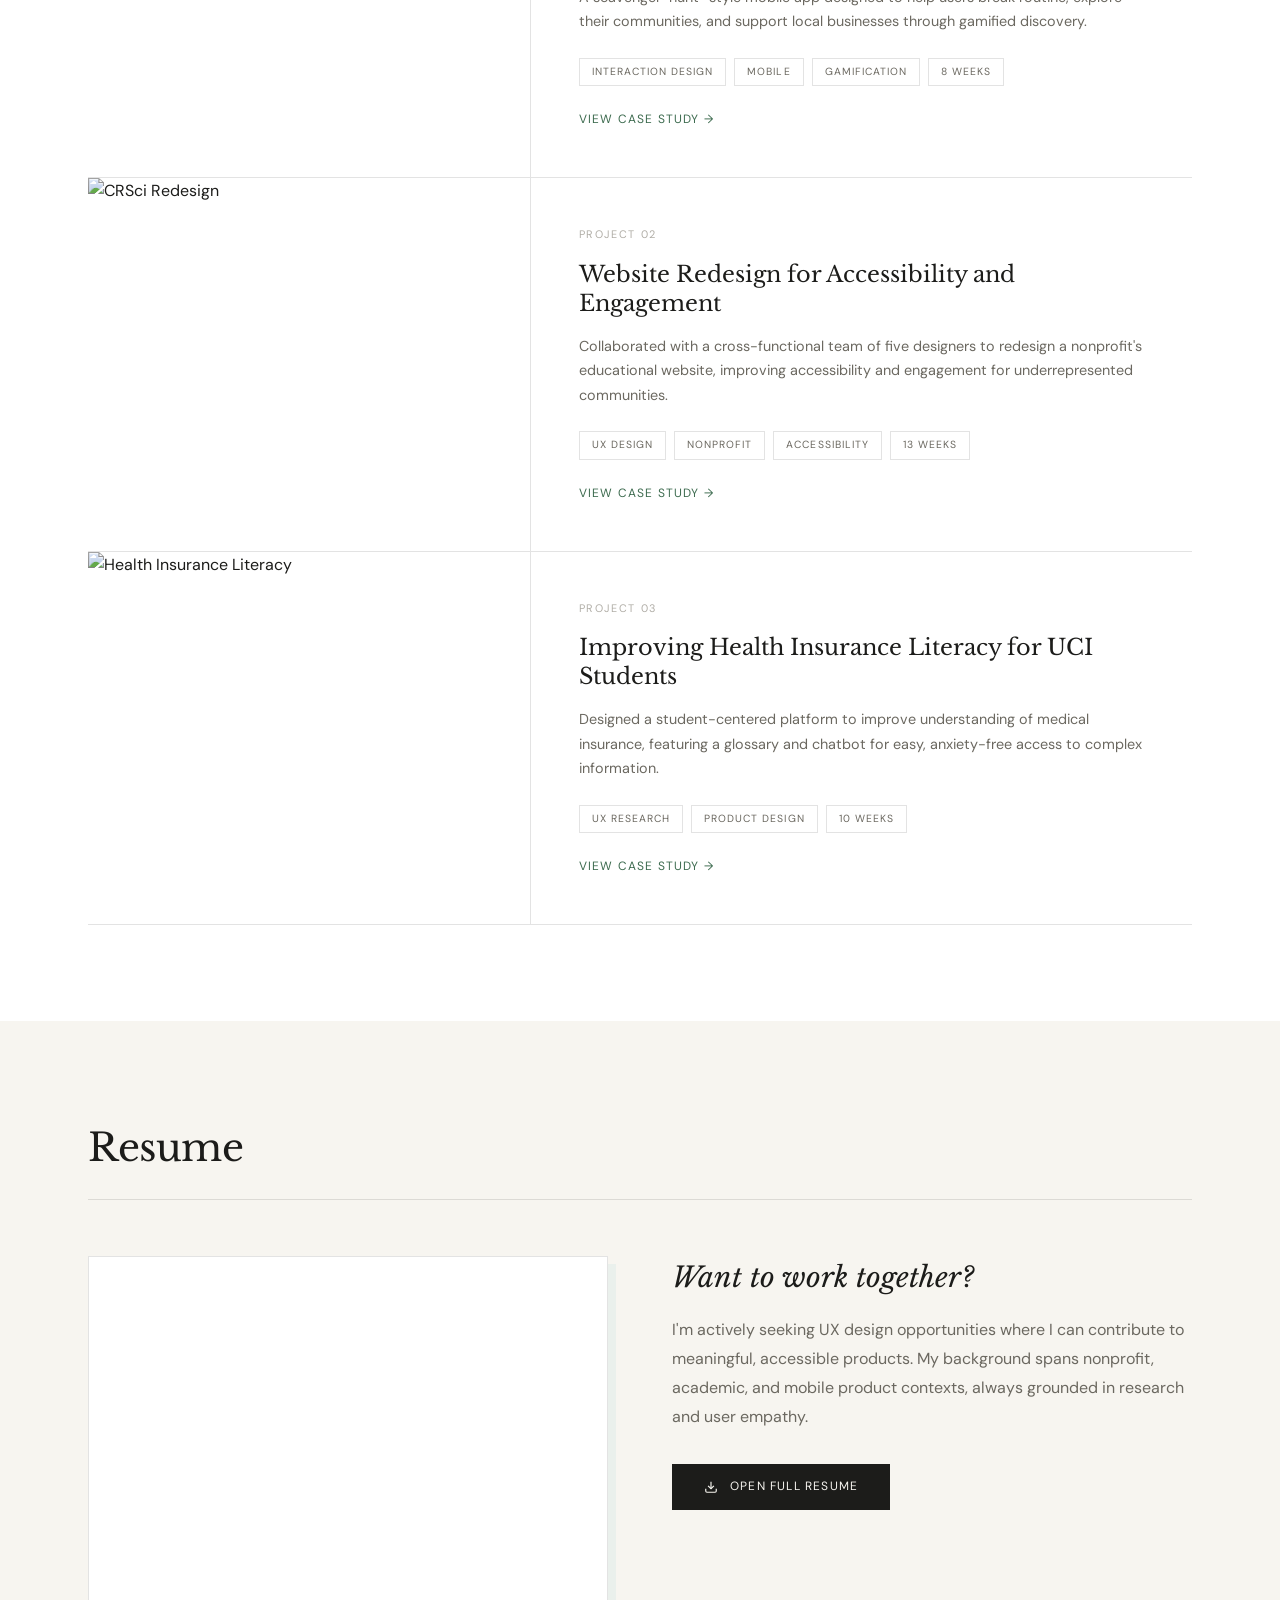
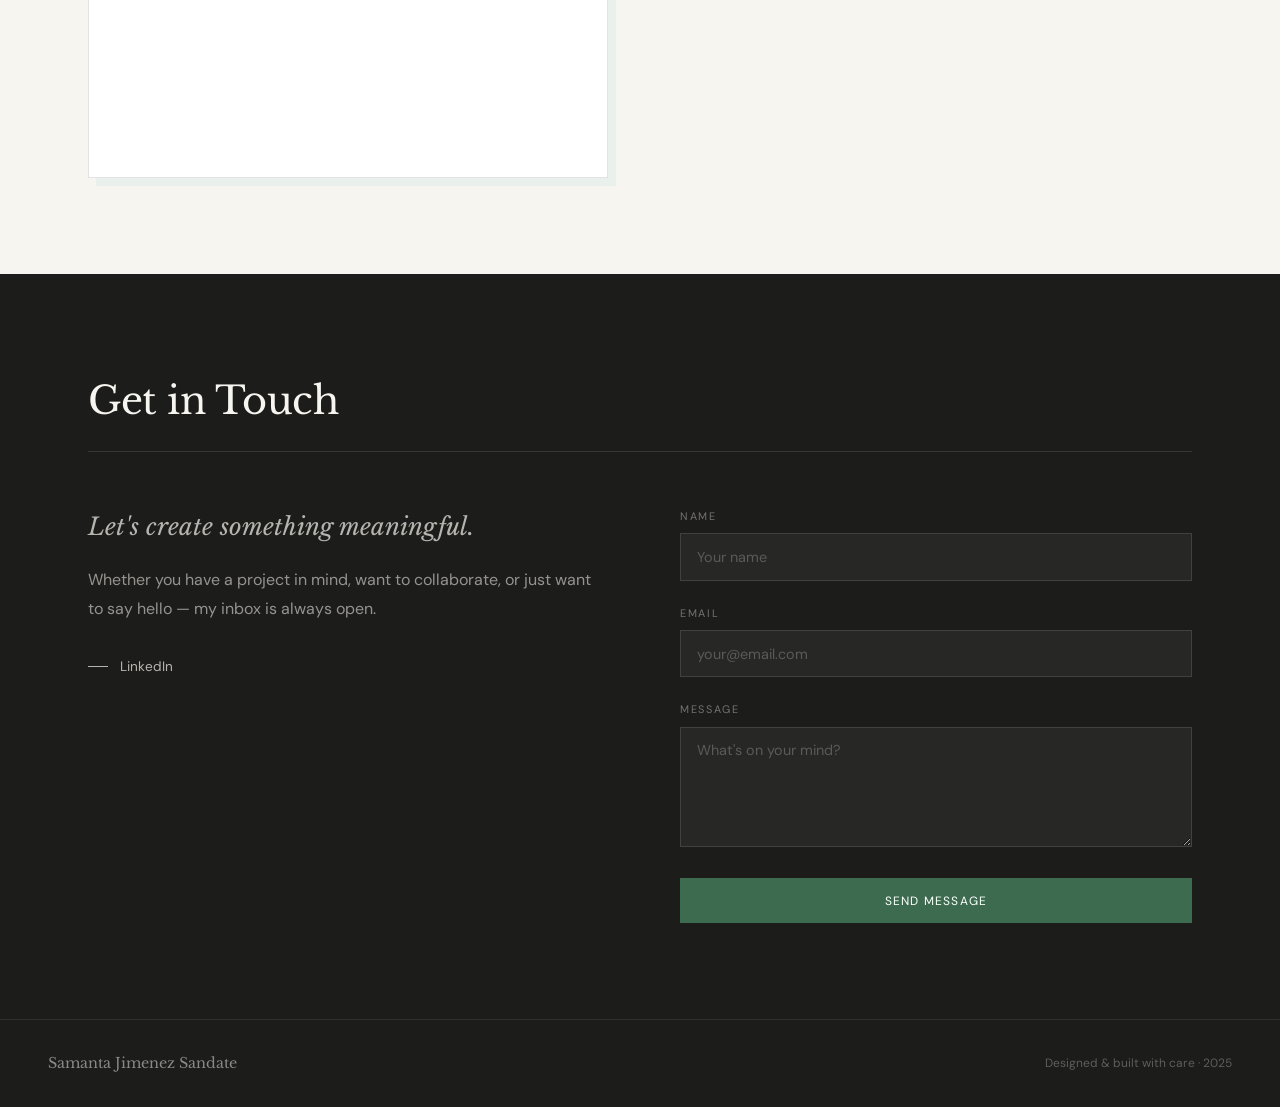
==== commit 6bb33b4e: "stuffffff" ====
--- a/index.html
+++ b/index.html
@@ -249,7 +249,7 @@
       <li><a href="#skills">How I Work</a></li>
       <li><a href="#projects">Projects</a></li>
       <li><a href="#contact">Contact</a></li>
-      <li><a href="https://docs.google.com/document/d/1Hm_ONmTTfkXYq-15ansZrLJVU6pcIB7MnljaQ3-lBNk/edit?usp=sharing" target="_blank" class="resume-btn">Resume &#x2197;</a></li>
+      <li><a href="https://drive.google.com/file/d/12p9zVZ6ncvjYhI-8IILt6tvQNBFpRHy_/view?usp=drive_link" target="_blank" class="resume-btn">Resume &#x2197;</a></li>
     </ul>
   </nav>
 
@@ -353,7 +353,7 @@
         <div class="hiw-currently">
           <div class="hiw-currently-label">Currently</div>
           <div class="hiw-currently-item"><span class="hiw-key">Seeking</span><span>Internships or entry-level roles in UX design or research</span></div>
-          <div class="hiw-currently-item"><span class="hiw-key">Watching</span><span>Jujutsu Kaisen &mdash; finally caught up on the Shibuya arc </span></div>
+          <div class="hiw-currently-item"><span class="hiw-key">Watching</span><span>Jujutsu Kaisen &mdash; (finally caught up on the Shibuya arc)</span></div>
           <div class="hiw-currently-item"><span class="hiw-key">Playing</span><span>Valorant, Hollow Knight, Minecraft</span></div>
           <div class="hiw-currently-item"><span class="hiw-key">Cooking</span><span>Working through dishes from different countries &mdash; currently Thai (yum!)</span></div>
         </div>
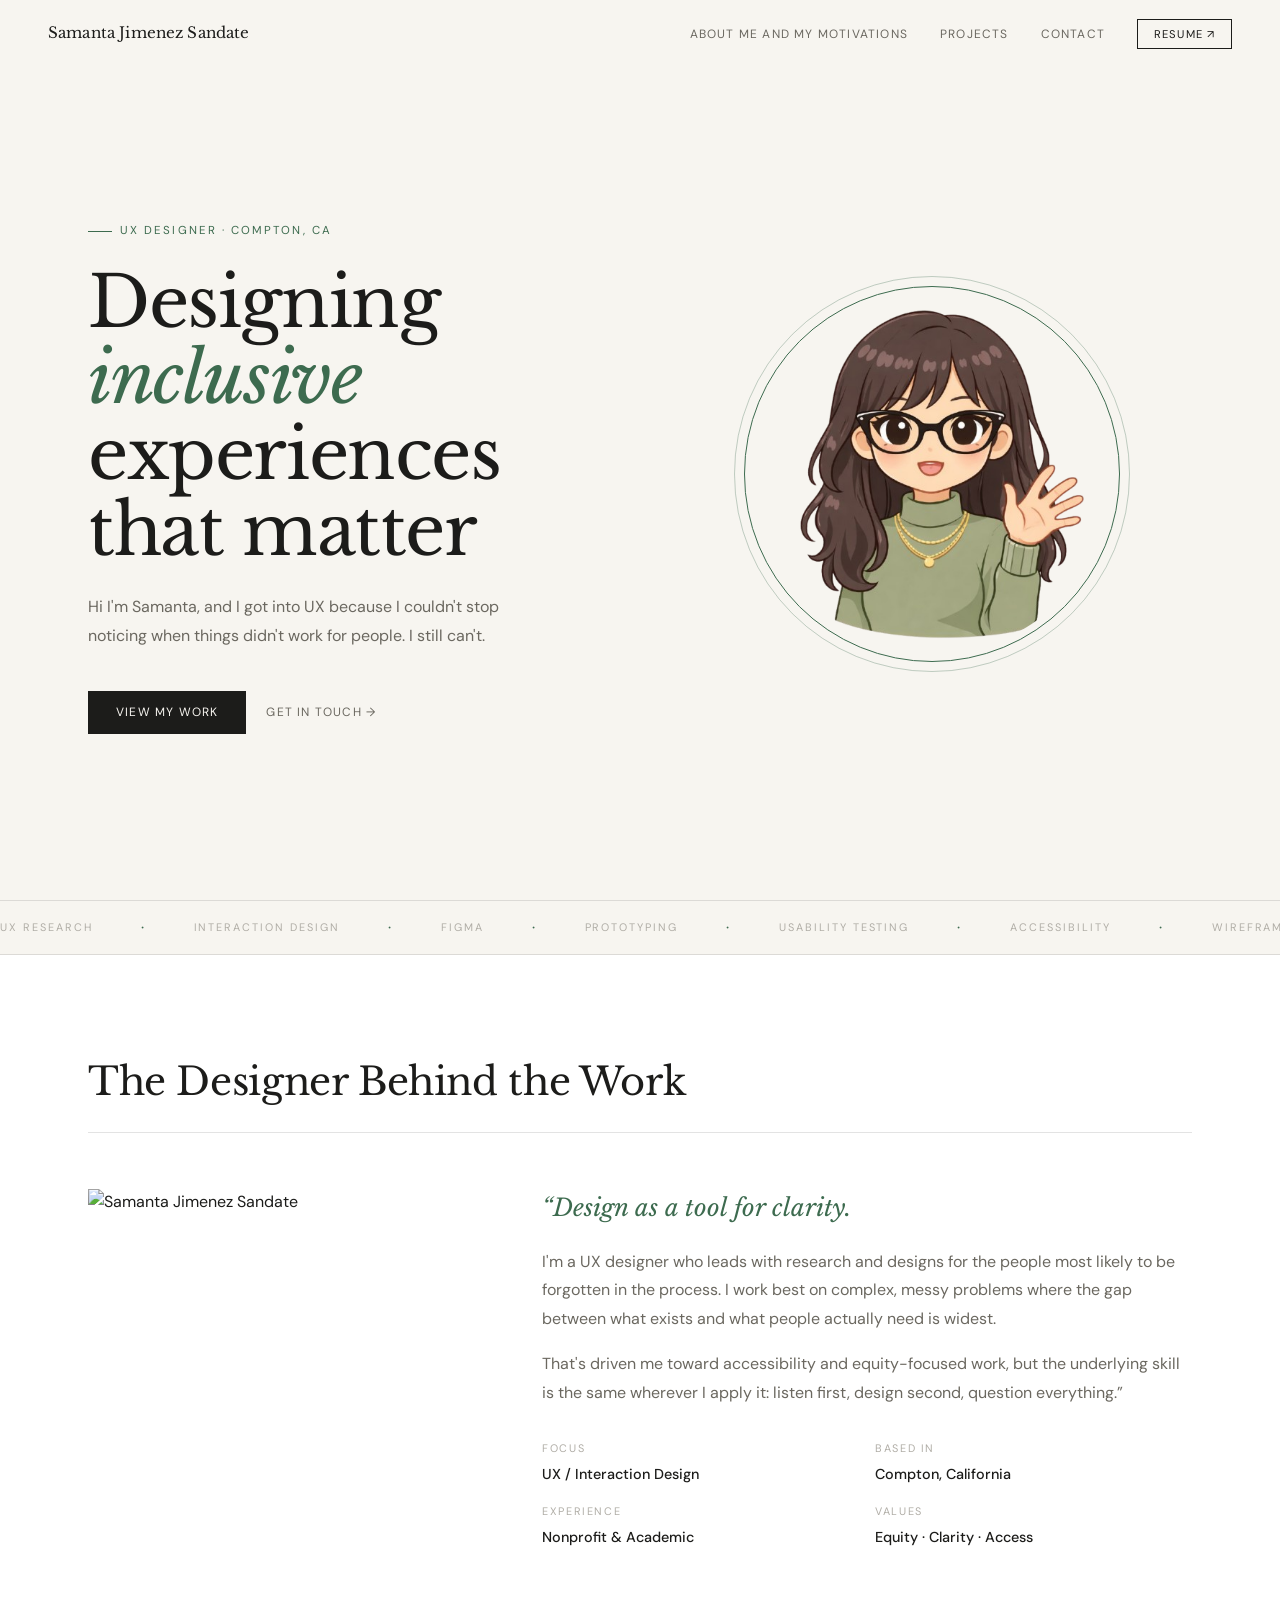
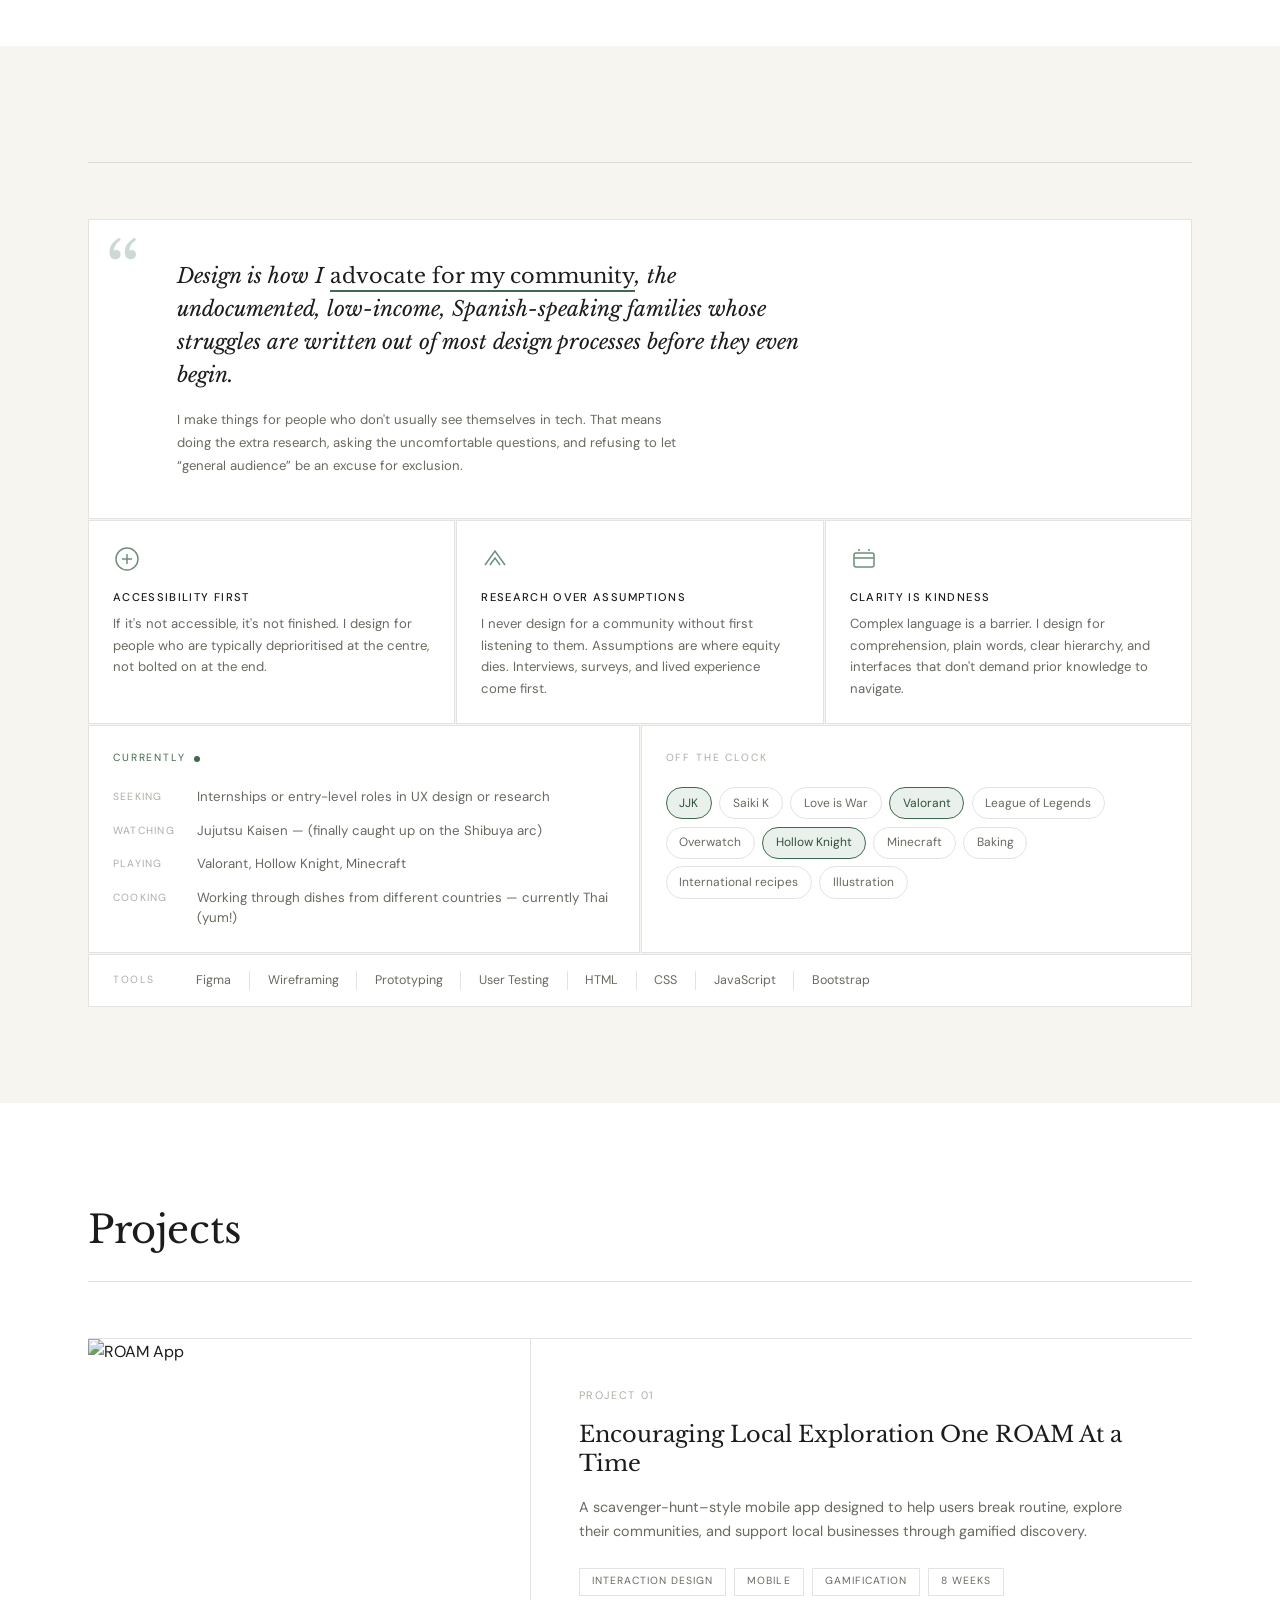
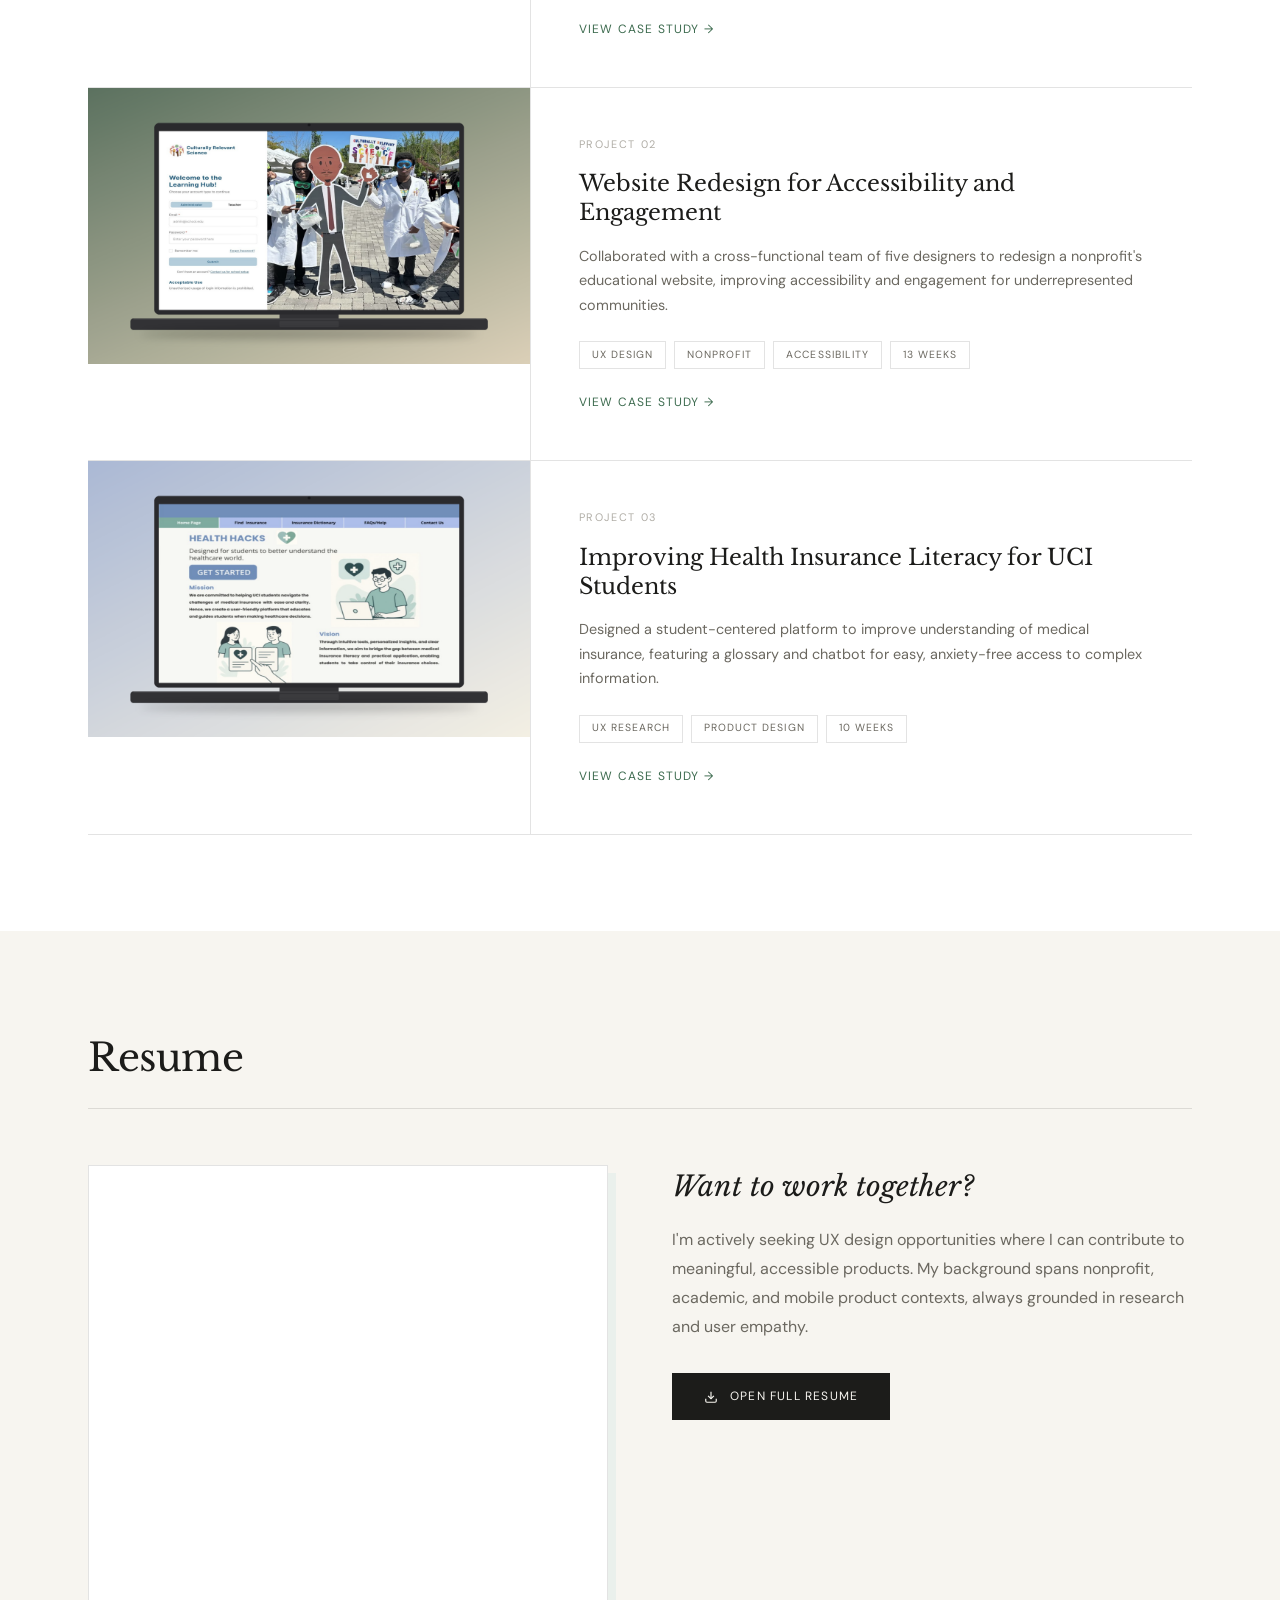
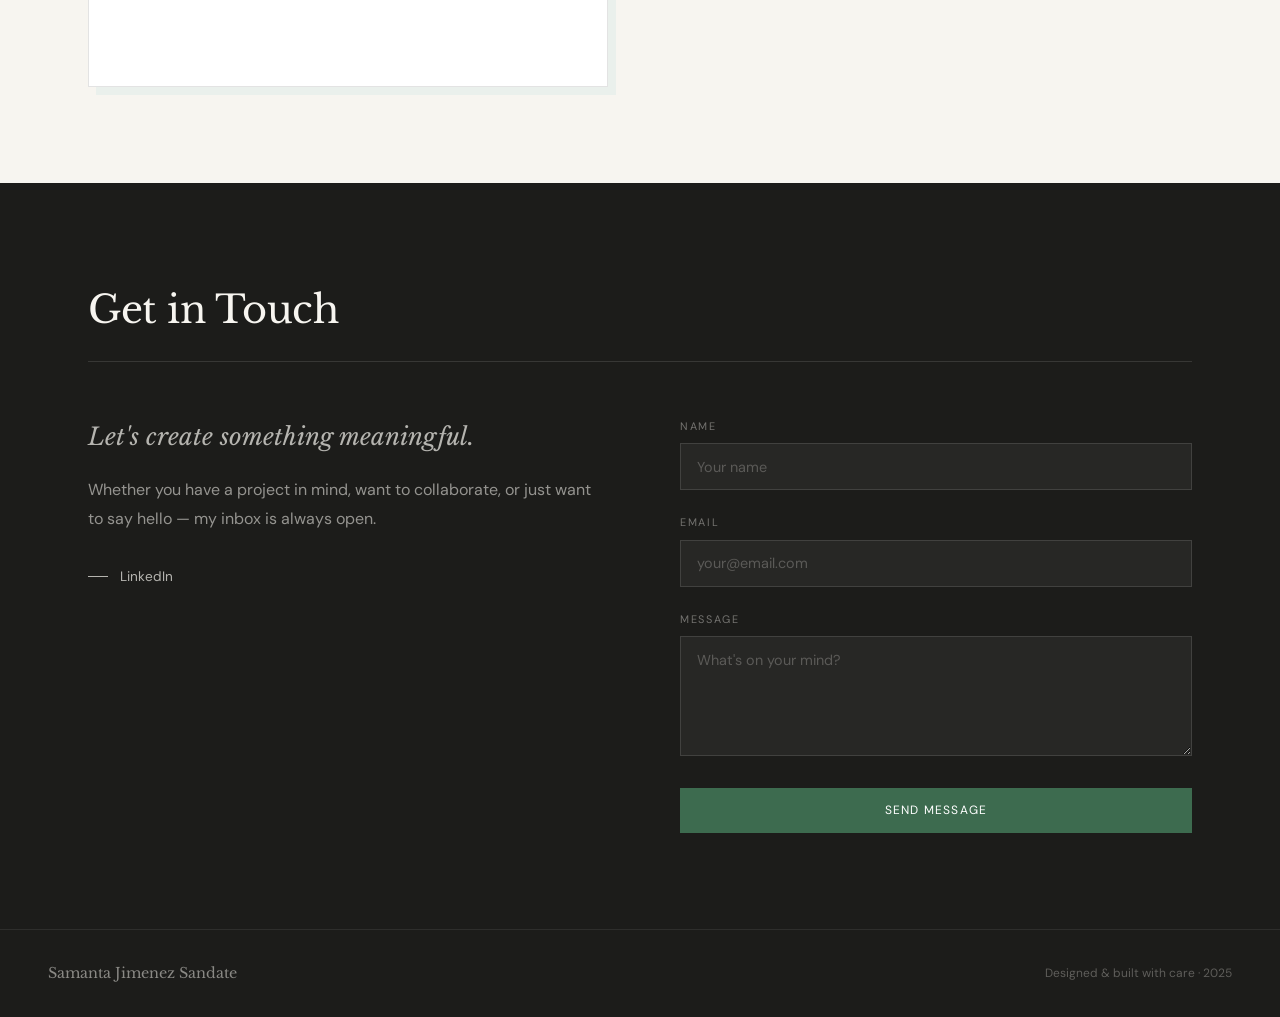
==== commit 778111ff: "stufffffffffffffffffff" ====
--- a/index.html
+++ b/index.html
@@ -245,8 +245,7 @@
   <nav id="main-nav">
     <a href="#home" class="nav-name">Samanta Jimenez Sandate</a>
     <ul class="nav-links">
-      <li><a href="#about">About</a></li>
-      <li><a href="#skills">How I Work</a></li>
+      <li><a href="#about">About Me and My Motivations</a></li>
       <li><a href="#projects">Projects</a></li>
       <li><a href="#contact">Contact</a></li>
       <li><a href="https://drive.google.com/file/d/12p9zVZ6ncvjYhI-8IILt6tvQNBFpRHy_/view?usp=drive_link" target="_blank" class="resume-btn">Resume &#x2197;</a></li>
@@ -258,7 +257,7 @@
     <div class="hero-text">
       <p class="hero-tag">UX Designer &middot; Compton, CA</p>
       <h1 class="hero-title">Designing <em>inclusive</em><br>experiences that matter</h1>
-      <p class="hero-bio">I'm Samanta,a UX designer passionate about accessible, equitable design for underrepresented communities. I turn complex systems into clear, human-centered solutions.</p>
+      <p class="hero-bio">Hi I'm Samanta, and I got into UX because I couldn't stop noticing when things didn't work for people. I still can't.</p>
       <div class="hero-actions">
         <a href="#projects" class="btn-dark">View My Work</a>
         <a href="#contact" class="btn-ghost">Get in touch &rarr;</a>
@@ -300,16 +299,16 @@
     <div class="section-wrap">
       <div class="section-header reveal">
         <span class="section-num">01</span>
-        <h2 class="section-title">About Me</h2>
+        <h2 class="section-title">The Designer Behind the Work</h2>
       </div>
       <div class="about-grid">
         <div class="about-portrait reveal">
           <img src="samanta_photo.jpg" alt="Samanta Jimenez Sandate">
         </div>
         <div class="about-content">
-          <h3 class="reveal">&ldquo;Design as a tool for equity.&rdquo;</h3>
-          <p class="reveal reveal-delay-1">I'm an aspiring UX designer passionate about creating accessible and inclusive experiences. My work is driven by a commitment to advocating for underrepresented communities, and I see design as a powerful way to make technology more equitable.</p>
-          <p class="reveal reveal-delay-2">Through research-driven design, I transform complex, unstructured systems into clear, human-centered solutions, always asking: who is this designed for, and who might be left out?</p>
+          <h3 class="reveal">&ldquo;Design as a tool for clarity.</h3>
+          <p class="reveal reveal-delay-1">I'm a UX designer who leads with research and designs for the people most likely to be forgotten in the process. I work best on complex, messy problems where the gap between what exists and what people actually need is widest.</p>
+          <p class="reveal reveal-delay-2">That's driven me toward accessibility and equity-focused work, but the underlying skill is the same wherever I apply it: listen first, design second, question everything.&rdquo;</p>
           <div class="about-details reveal reveal-delay-3">
             <div class="about-detail-item"><span>Focus</span><strong>UX / Interaction Design</strong></div>
             <div class="about-detail-item"><span>Based in</span><strong>Compton, California</strong></div>
@@ -326,7 +325,6 @@
     <div class="section-wrap">
       <div class="section-header reveal">
         <span class="section-num">02</span>
-        <h2 class="section-title">How I work</h2>
       </div>
       <div class="hiw-philosophy reveal">
         <p class="hiw-quote">Design is how I <em>advocate for my community</em>, the undocumented, low-income, Spanish-speaking families whose struggles are written out of most design processes before they even begin.</p>
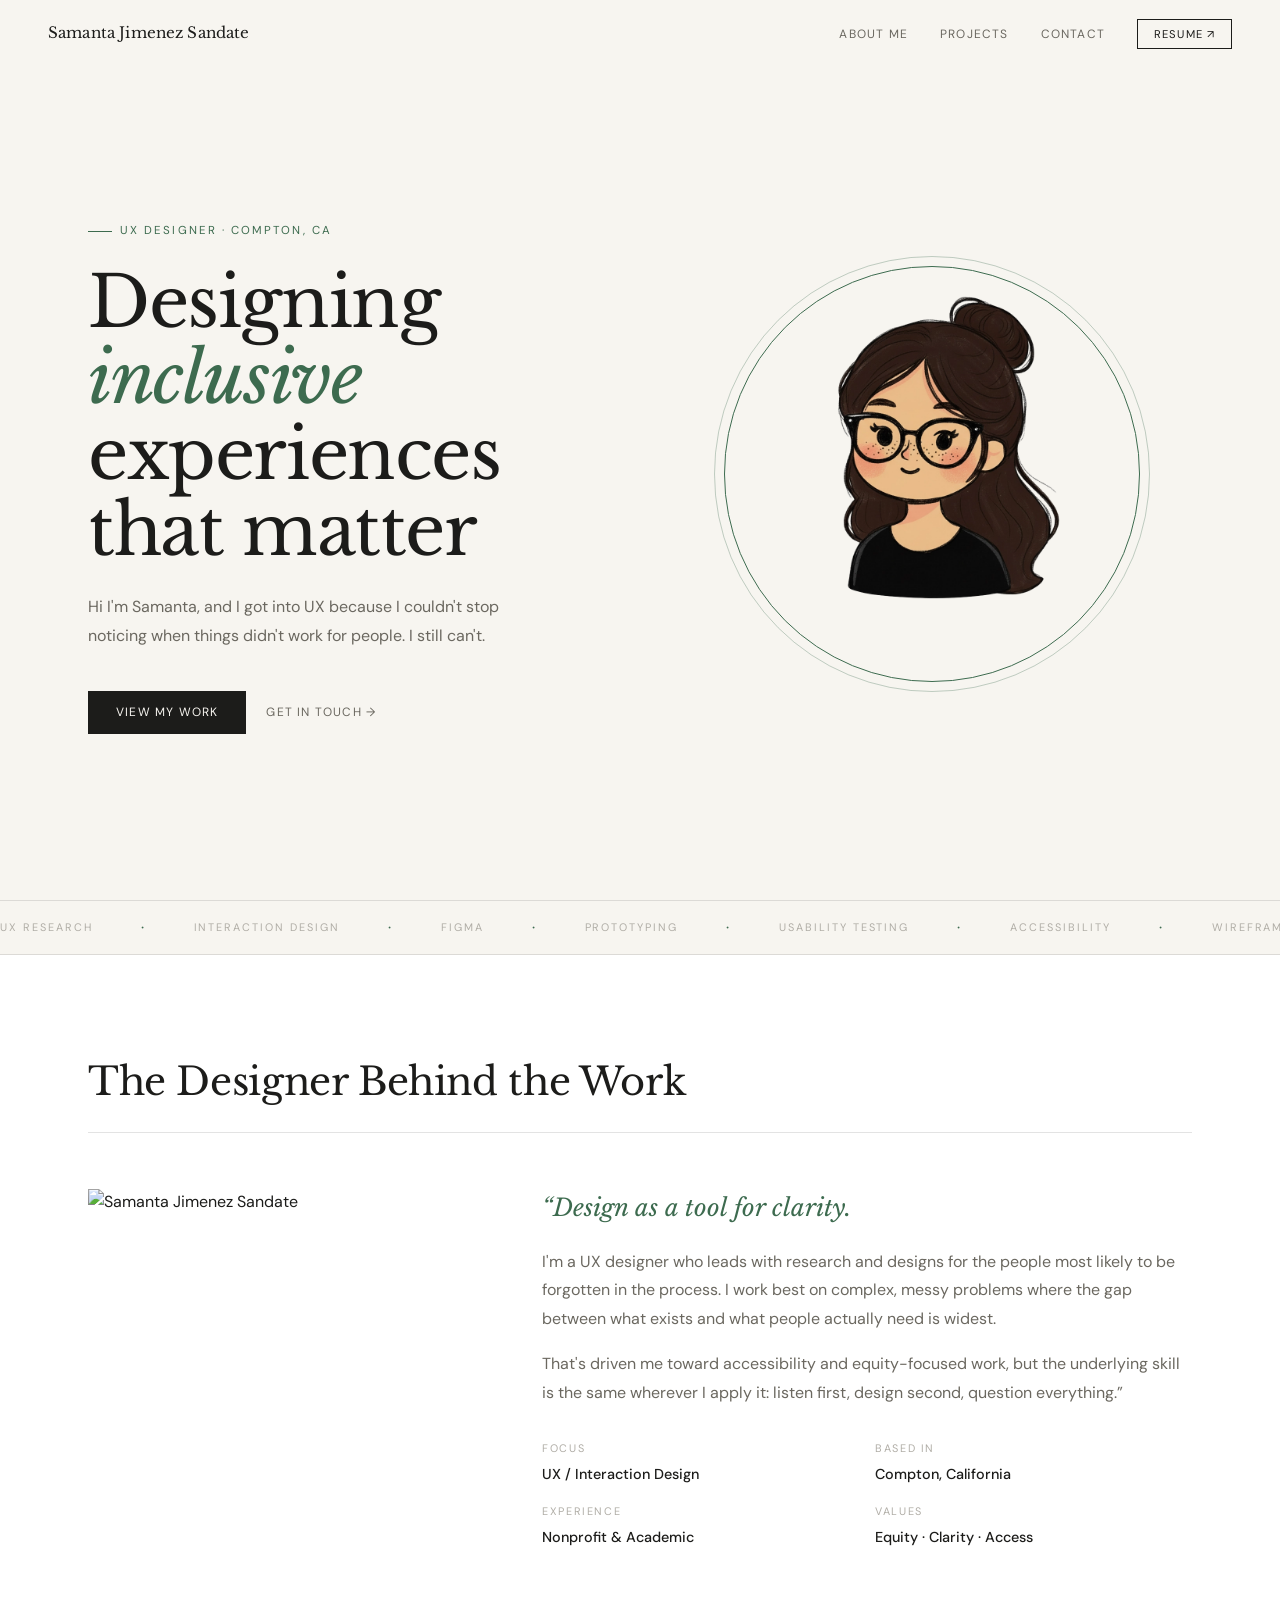
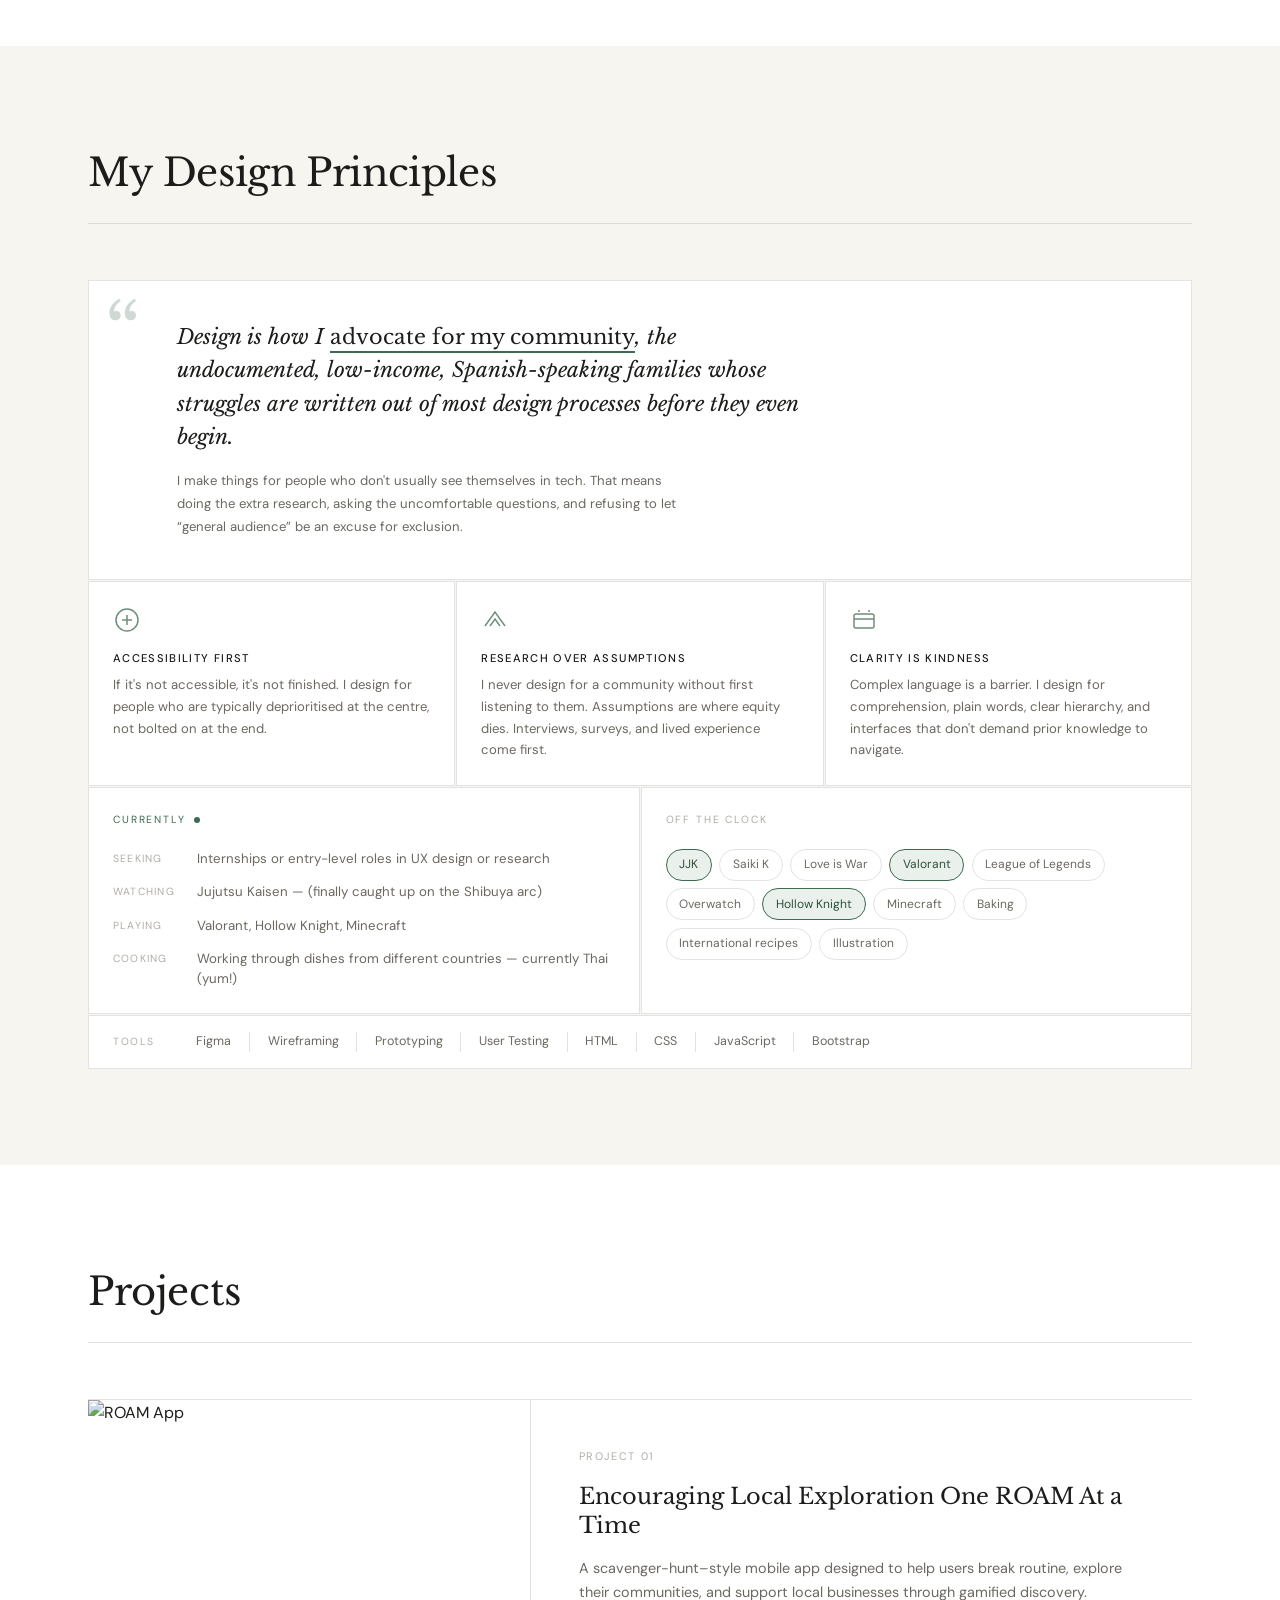
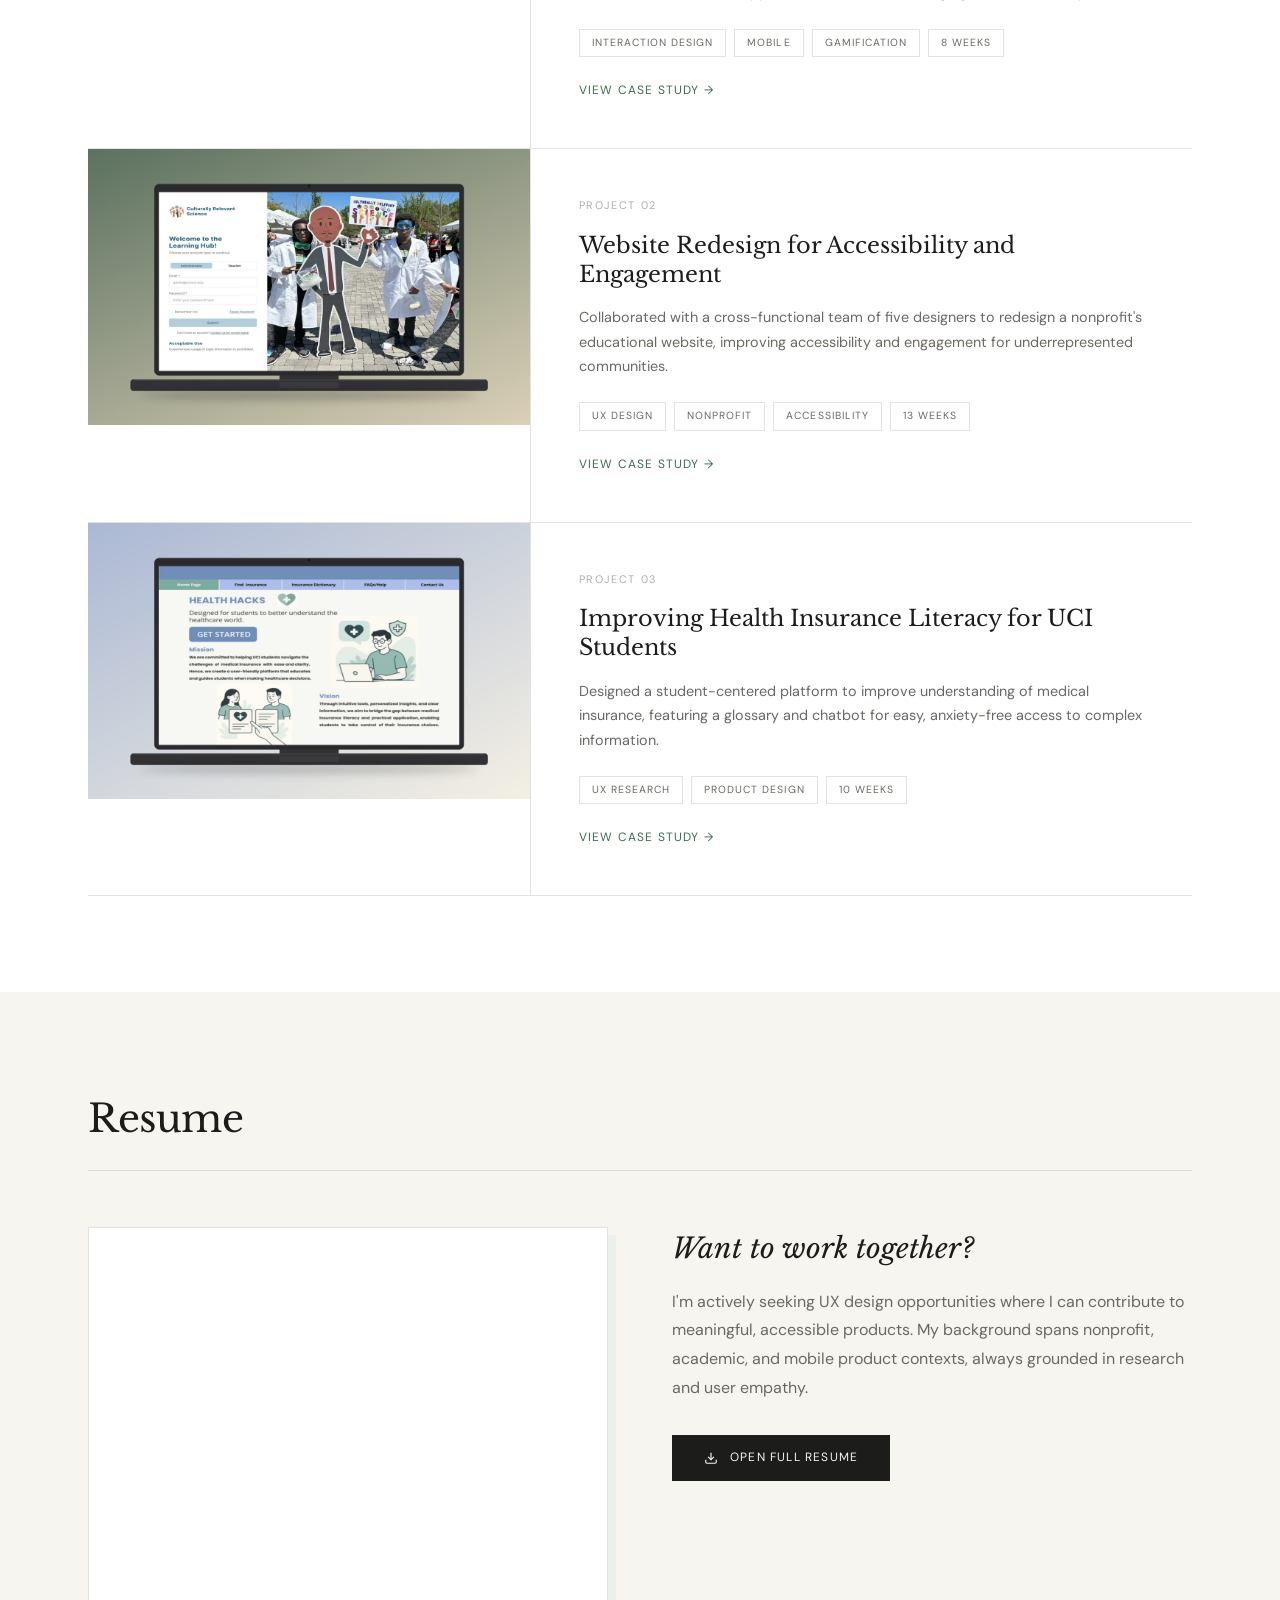
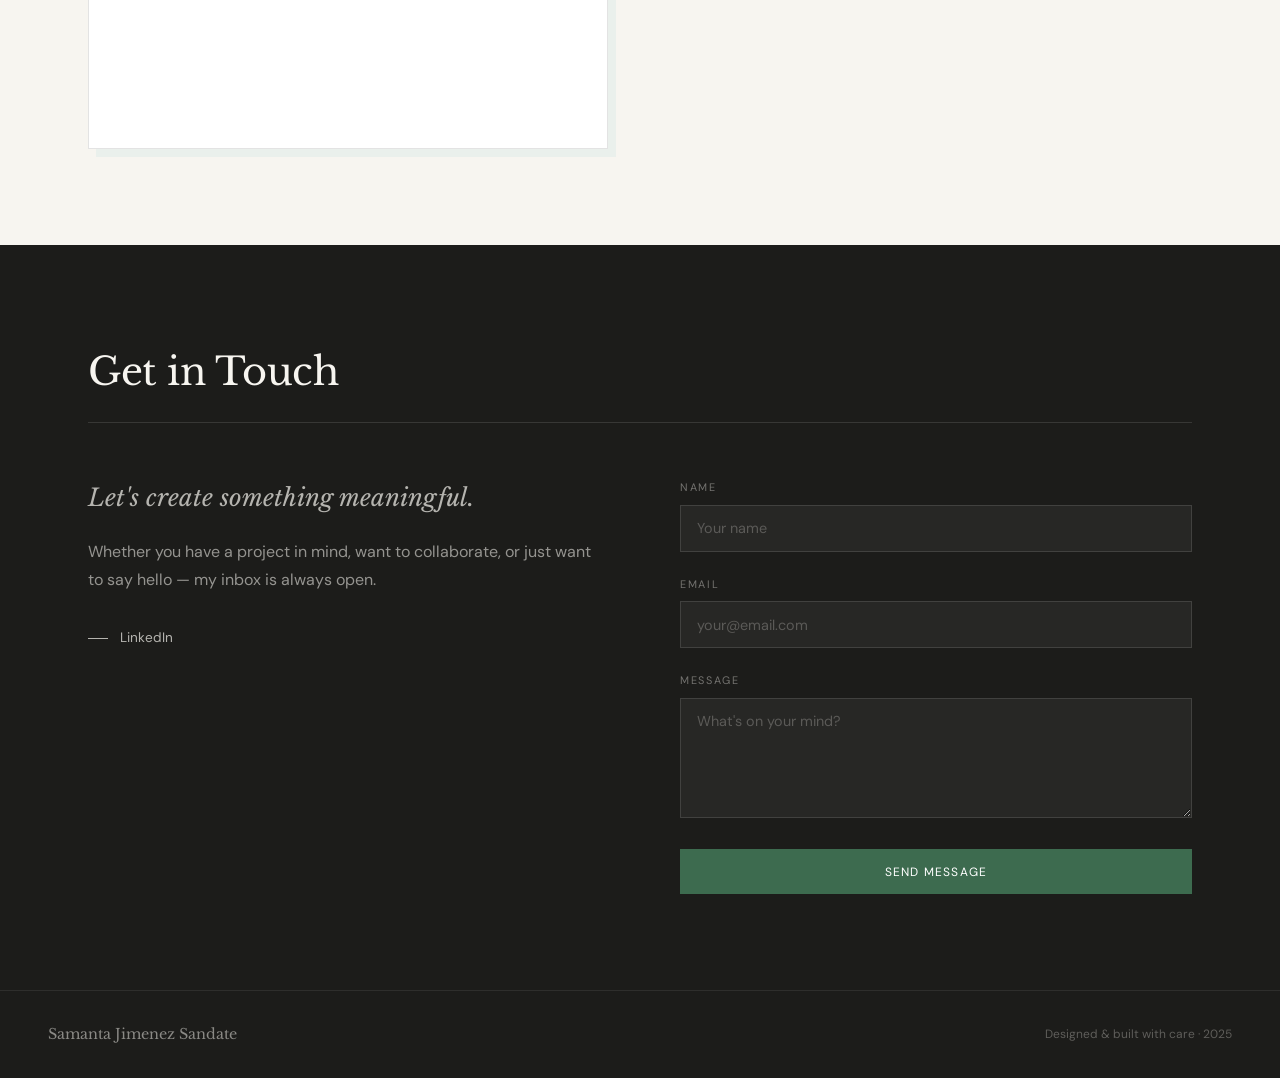
==== commit d0edb0c8: "BUSSS" ====
--- a/index.html
+++ b/index.html
@@ -63,7 +63,7 @@
     .hero-image-col { display: flex; justify-content: center; align-items: center; opacity: 0; animation: fadeIn 1s .5s forwards; }
     .hero-avatar-wrap {
       position: relative;
-      width: 360px; height: 360px;
+      width: 400px; height: 400px;
     }
     .hero-avatar-wrap::before {
       content: '';
@@ -245,7 +245,7 @@
   <nav id="main-nav">
     <a href="#home" class="nav-name">Samanta Jimenez Sandate</a>
     <ul class="nav-links">
-      <li><a href="#about">About Me and My Motivations</a></li>
+      <li><a href="#about">About Me</a></li>
       <li><a href="#projects">Projects</a></li>
       <li><a href="#contact">Contact</a></li>
       <li><a href="https://drive.google.com/file/d/12p9zVZ6ncvjYhI-8IILt6tvQNBFpRHy_/view?usp=drive_link" target="_blank" class="resume-btn">Resume &#x2197;</a></li>
@@ -325,6 +325,7 @@
     <div class="section-wrap">
       <div class="section-header reveal">
         <span class="section-num">02</span>
+         <h3 class="section-title">My Design Principles</hclass=>
       </div>
       <div class="hiw-philosophy reveal">
         <p class="hiw-quote">Design is how I <em>advocate for my community</em>, the undocumented, low-income, Spanish-speaking families whose struggles are written out of most design processes before they even begin.</p>
@@ -347,6 +348,7 @@
           <div class="hiw-pdesc">Complex language is a barrier. I design for comprehension, plain words, clear hierarchy, and interfaces that don't demand prior knowledge to navigate.</div>
         </div>
       </div>
+      <section>
       <div class="hiw-bottom reveal">
         <div class="hiw-currently">
           <div class="hiw-currently-label">Currently</div>
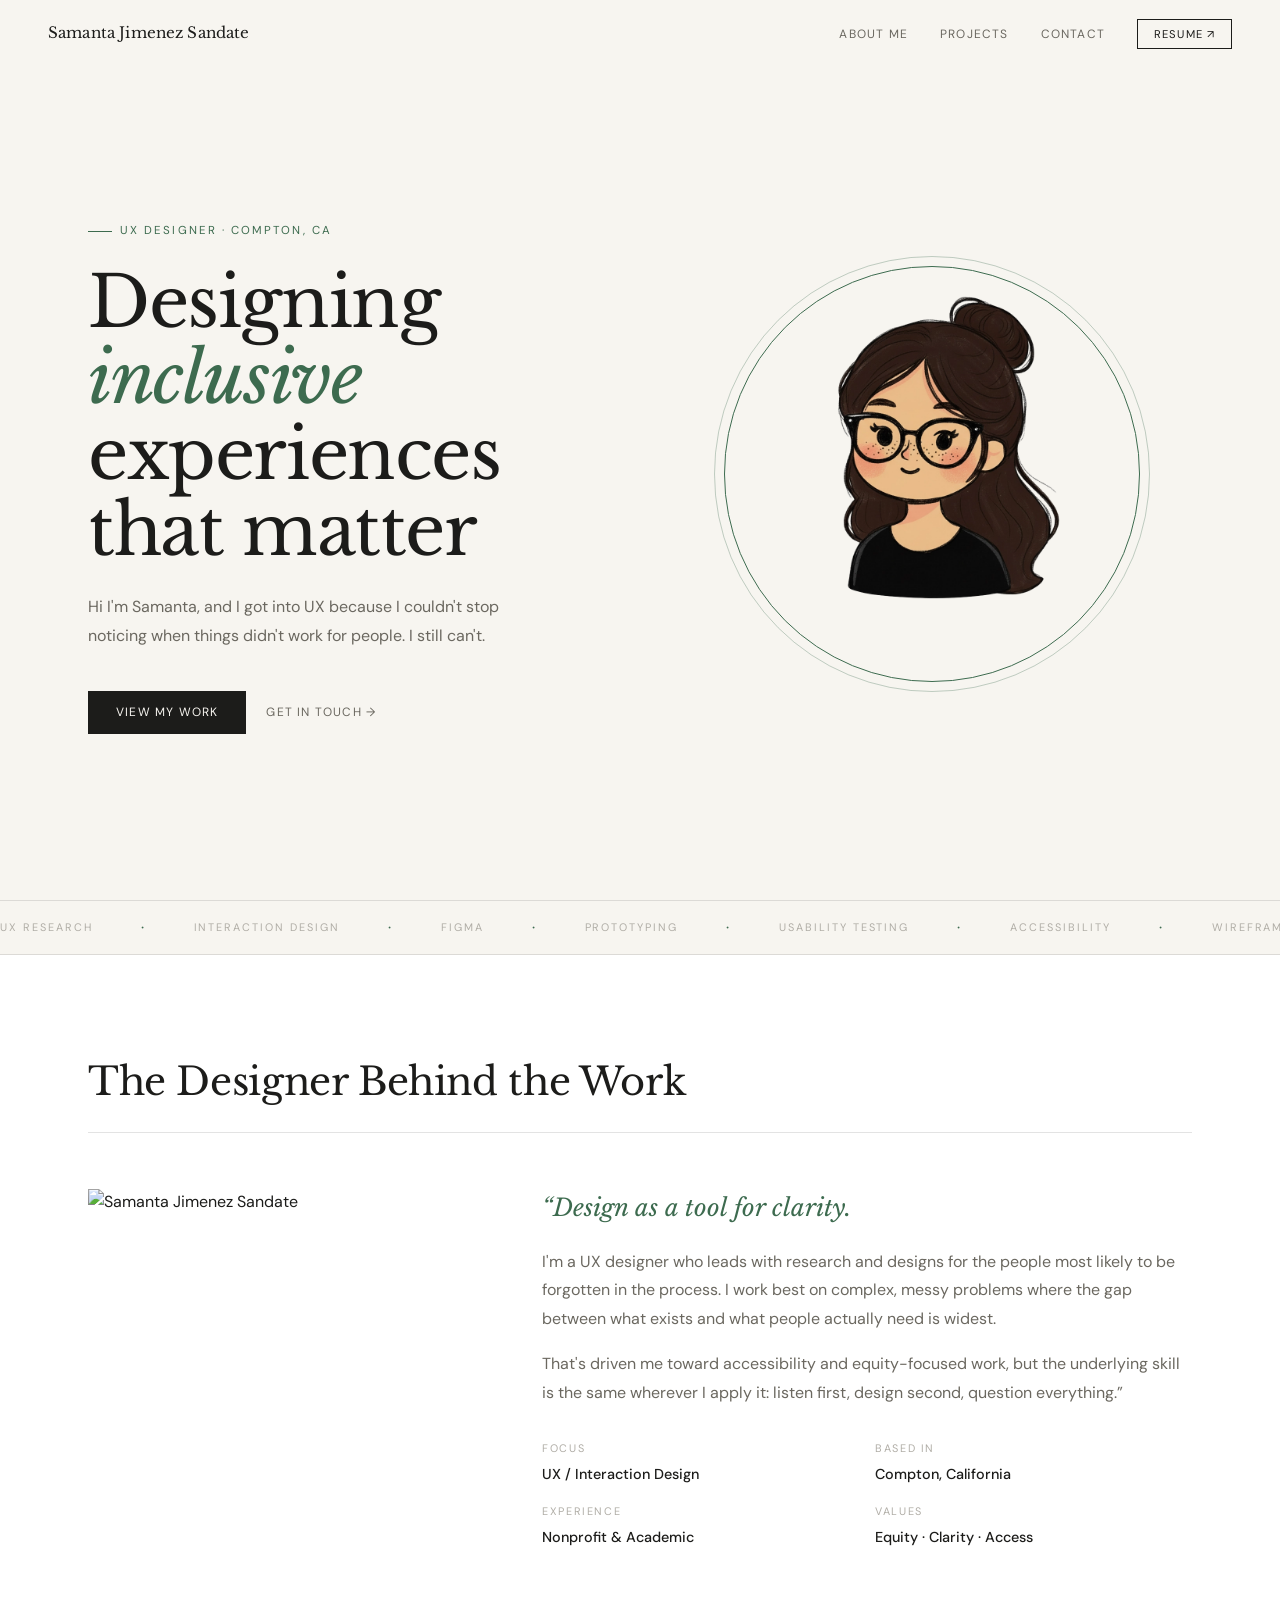
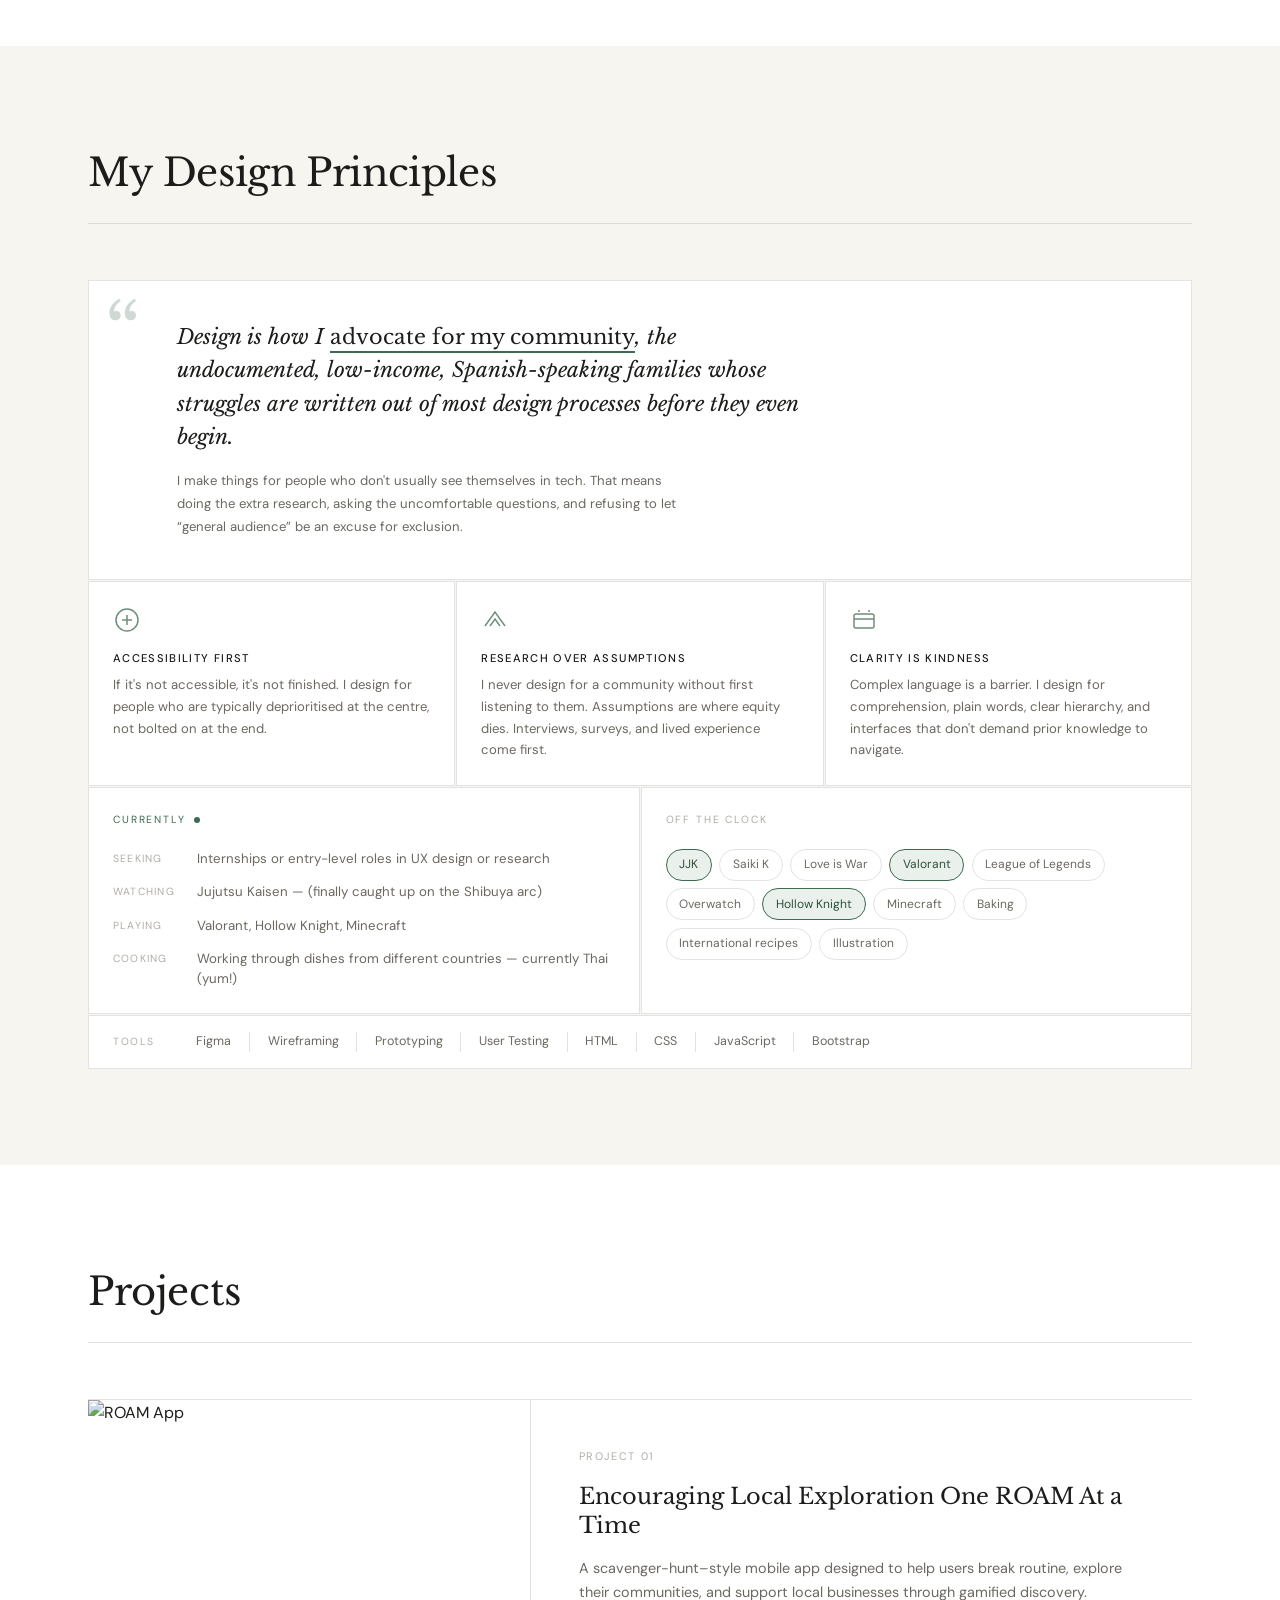
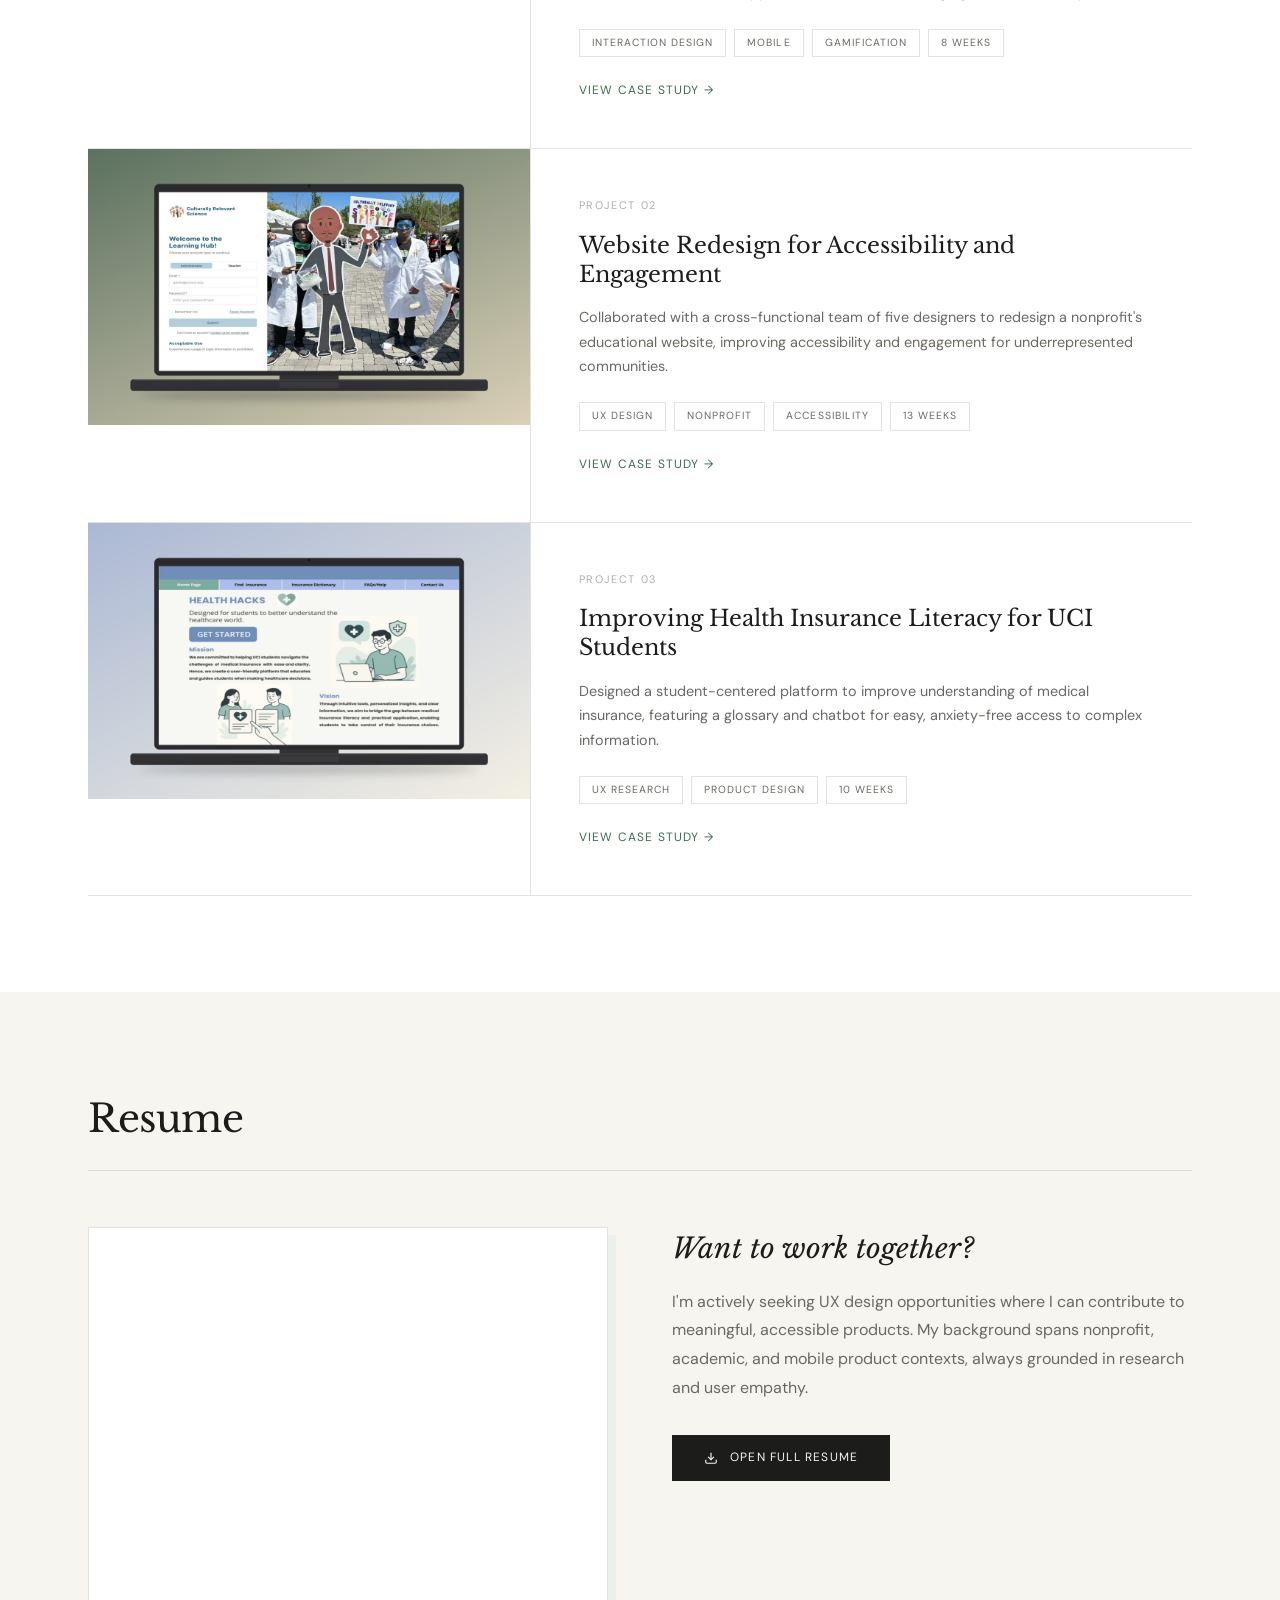
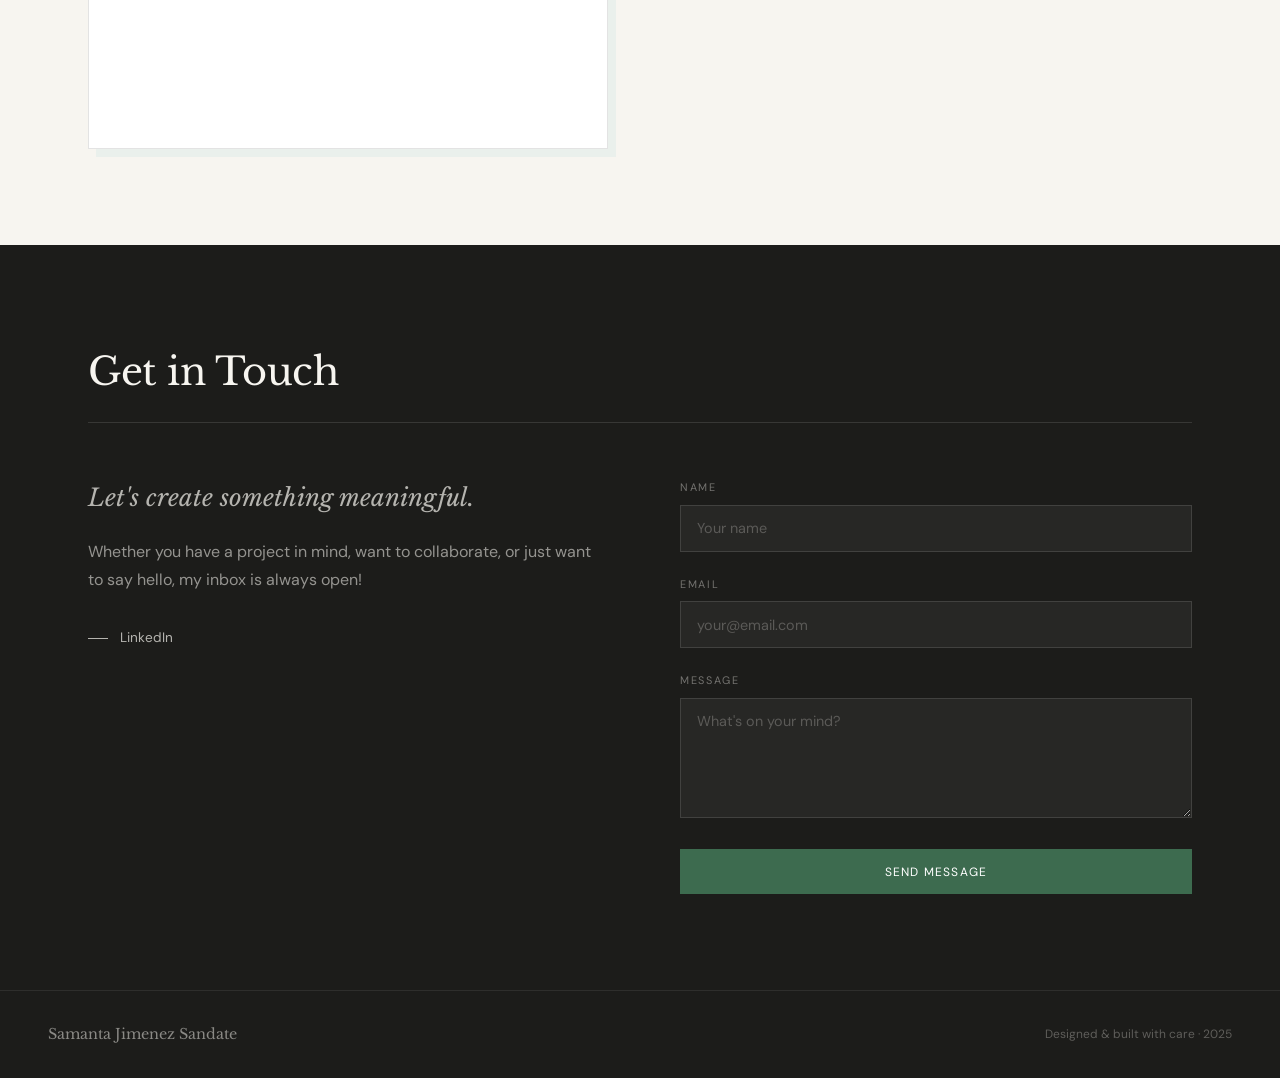
==== commit dacfa431: "yayayayay" ====
--- a/index.html
+++ b/index.html
@@ -467,7 +467,7 @@
       <div class="contact-grid">
         <div class="contact-info">
           <h3 class="reveal">Let's create something meaningful.</h3>
-          <p class="reveal reveal-delay-1">Whether you have a project in mind, want to collaborate, or just want to say hello &mdash; my inbox is always open.</p>
+          <p class="reveal reveal-delay-1">Whether you have a project in mind, want to collaborate, or just want to say hello, my inbox is always open! </p>
           <div class="contact-socials reveal reveal-delay-2">
             <a href="https://www.linkedin.com/in/samanta-jimenez-sandate-526369333" target="_blank" class="contact-social-link"><span class="social-line"></span>LinkedIn</a>
           </div>
